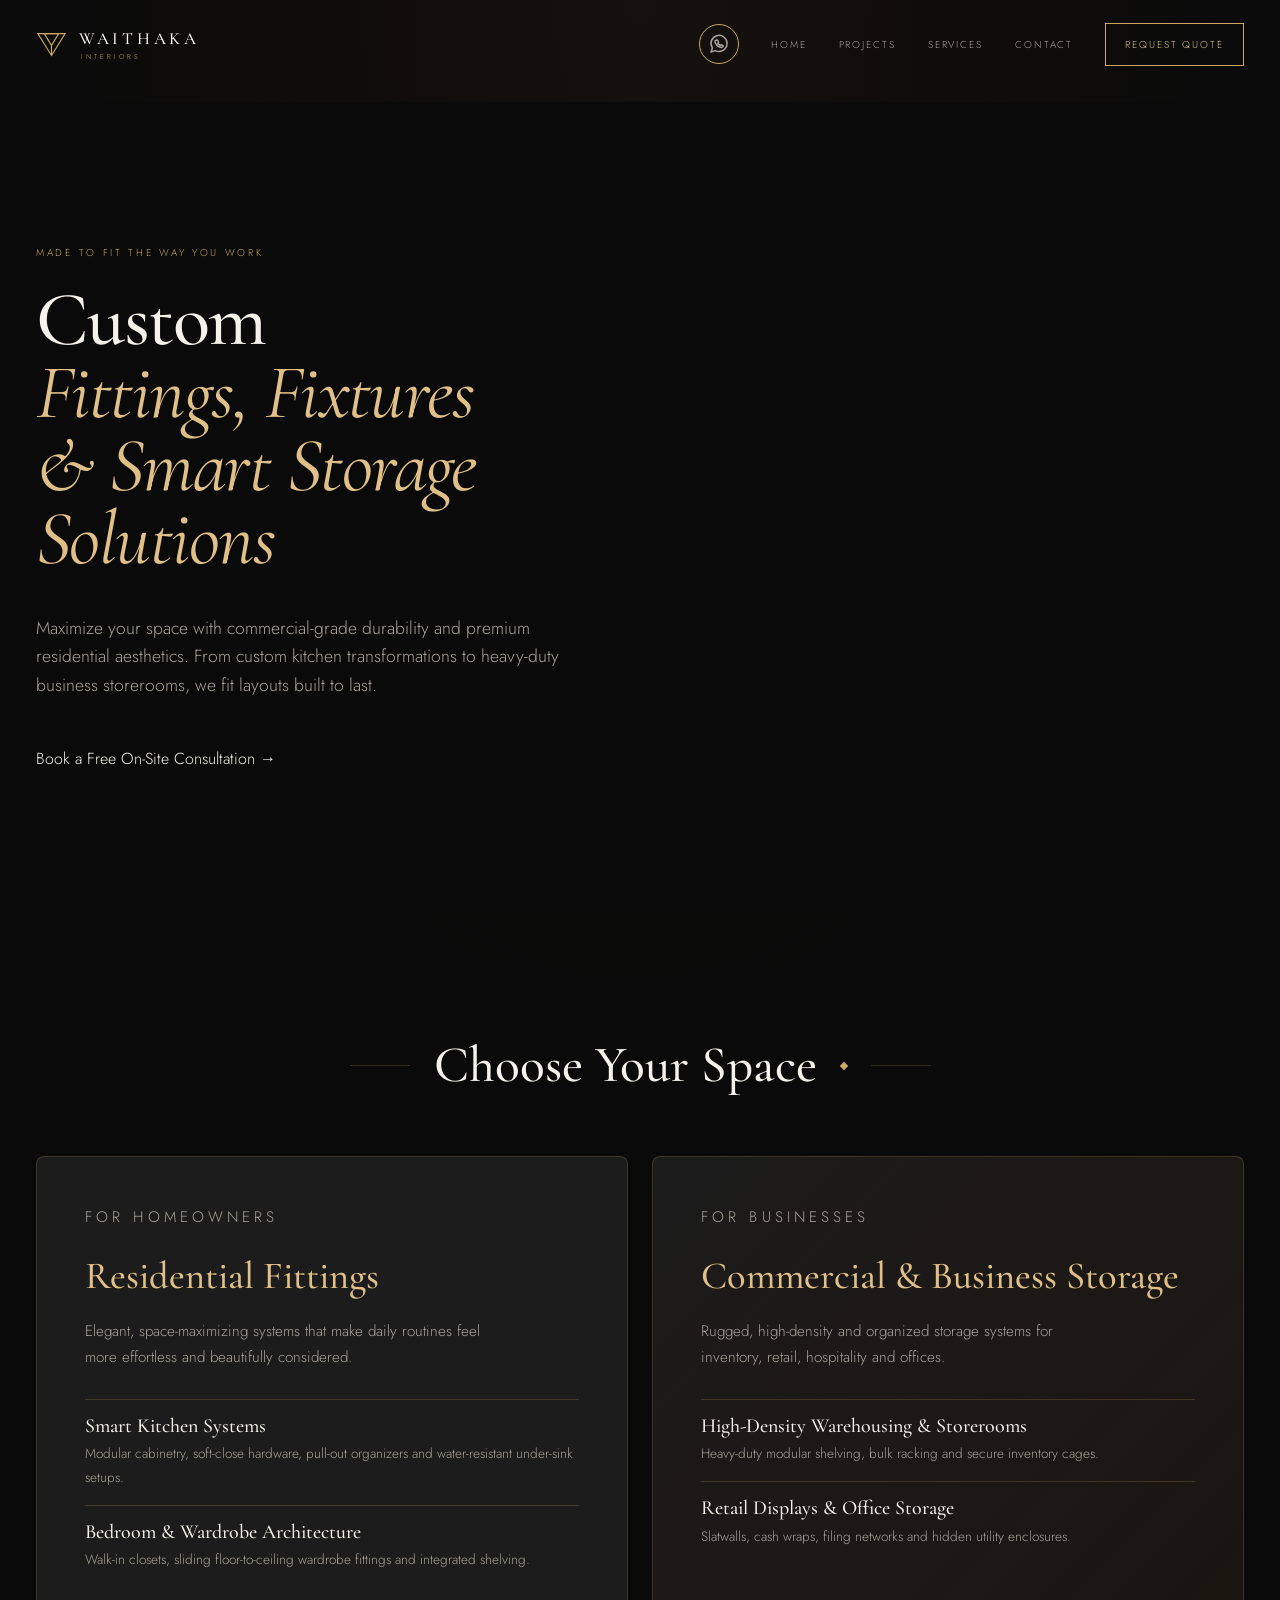
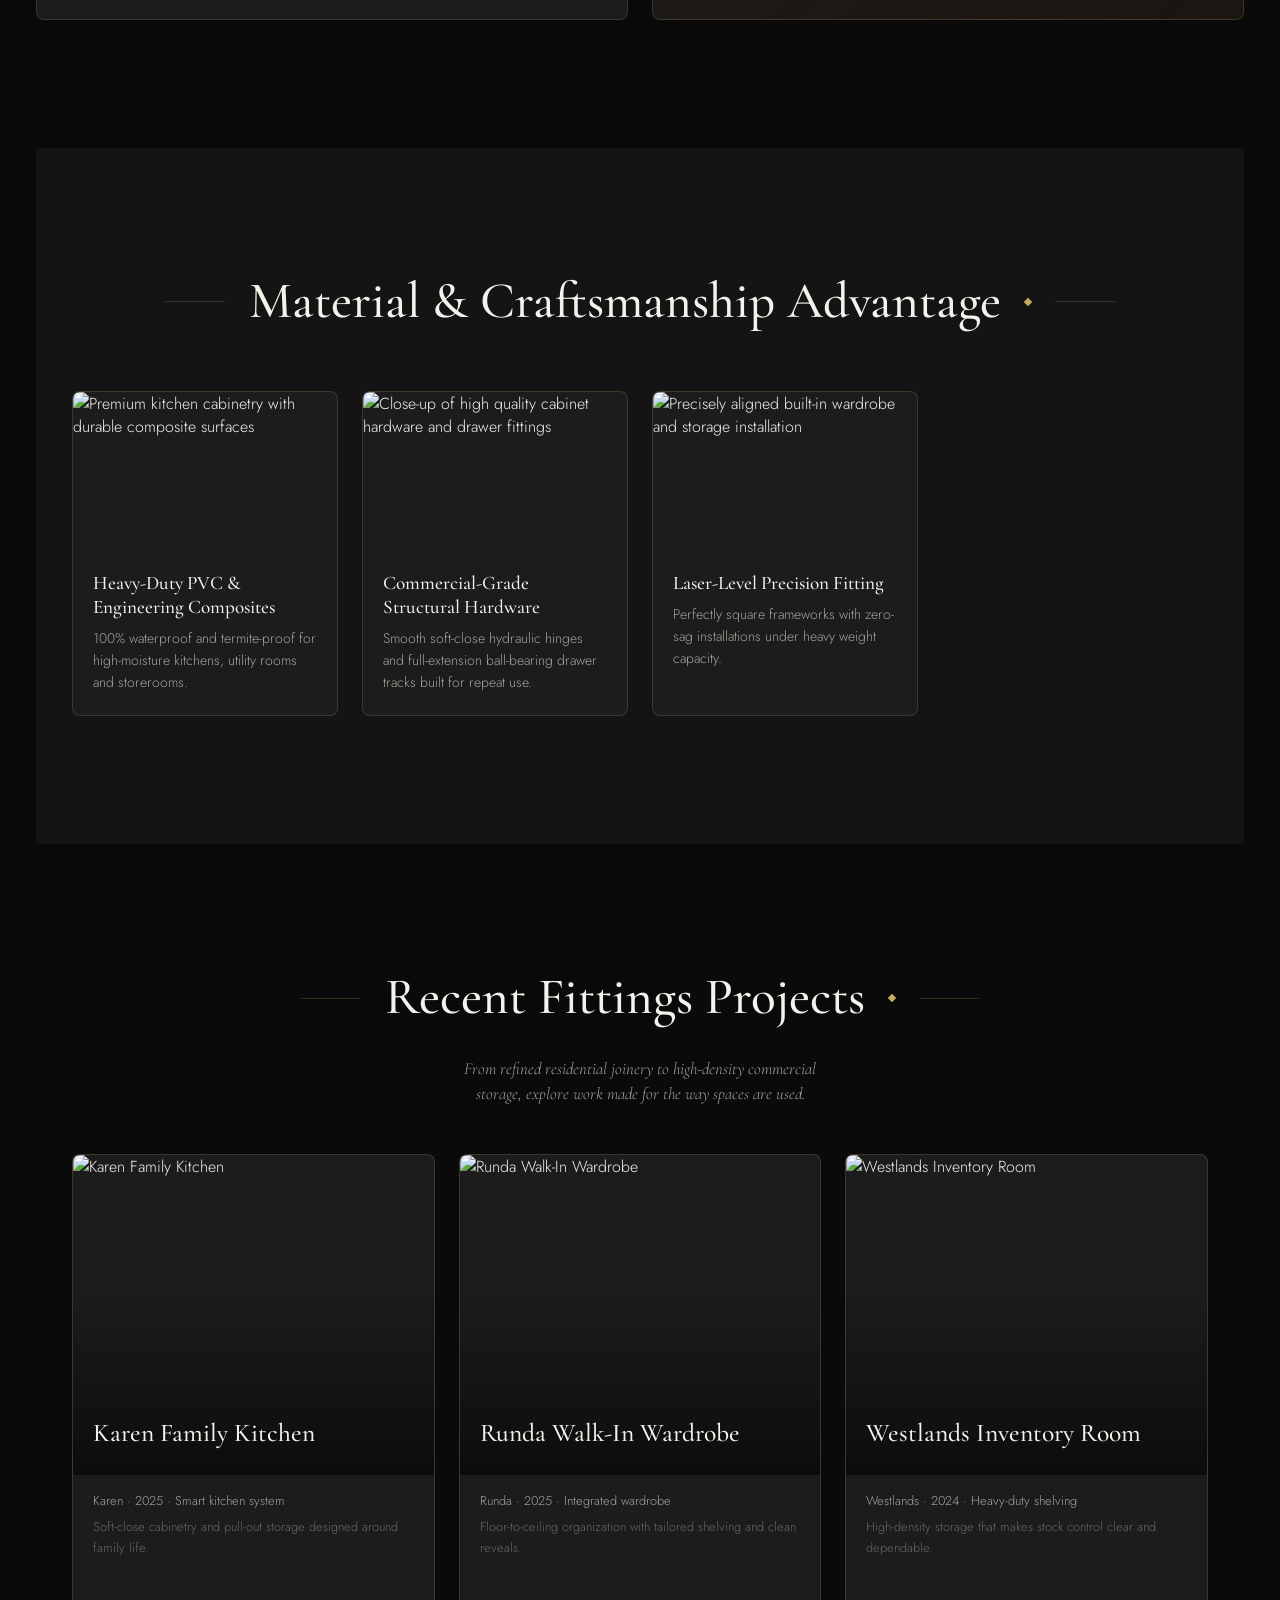
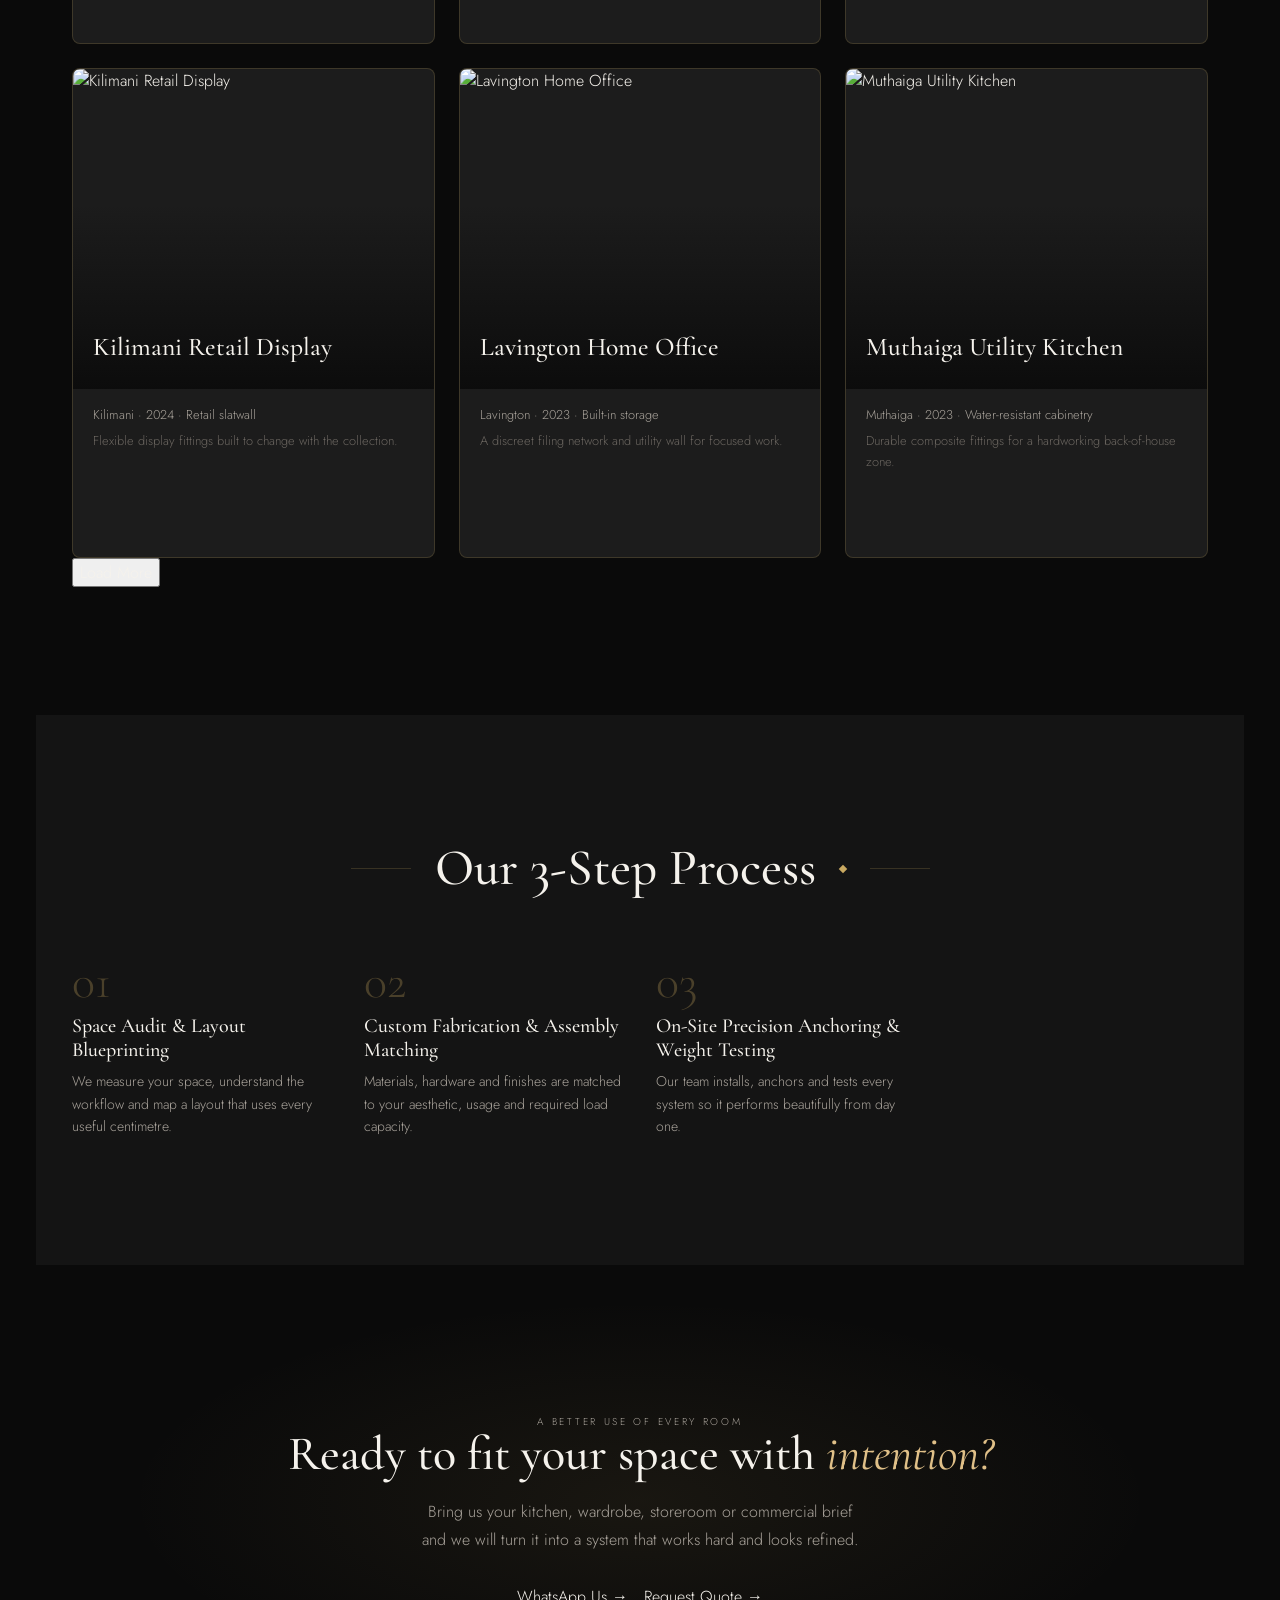
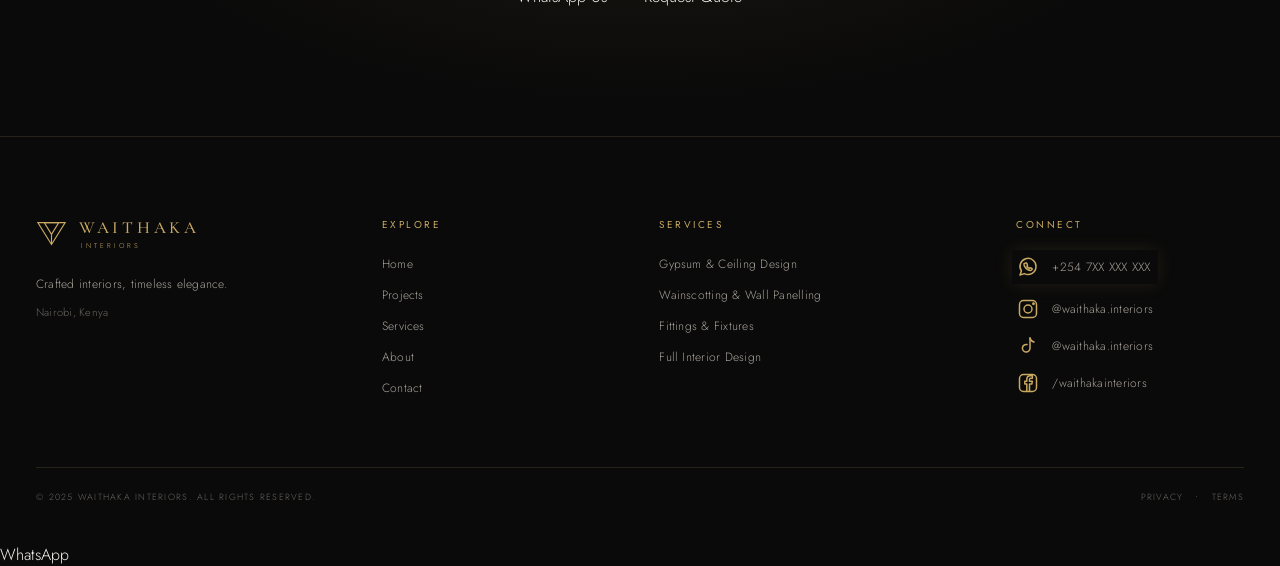
==== services/fittings.html @ 7f068653 "first commit" ====
<!doctype html>
<html lang="en">
<head>
  <meta charset="UTF-8" />
  <meta name="viewport" content="width=device-width, initial-scale=1.0" />
  <meta name="description" content="Custom fittings, fixtures and smart storage solutions by Waithaka Interiors for homes, offices, retail spaces and storerooms." />
  <title>Fittings &amp; Fixtures | Waithaka Interiors</title>
  <link rel="preconnect" href="https://fonts.googleapis.com" />
  <link rel="preconnect" href="https://fonts.gstatic.com" crossorigin />
  <link href="https://fonts.googleapis.com/css2?family=Cormorant+Garamond:ital,wght@0,400;0,500;0,600;1,400;1,500&family=Jost:wght@300;400;500&display=swap" rel="stylesheet" />
  <link rel="stylesheet" href="../style.css" />
  <link rel="stylesheet" href="service.css" />
  <style>
    .service-page .container { width: min(1240px, calc(100% - 72px)); margin-right: auto; margin-left: auto; }
    .service-hub { padding: clamp(5rem, 10vw, 9rem) 0; }
    .hub-grid { display: grid; grid-template-columns: repeat(2, minmax(0, 1fr)); gap: 1.5rem; }
    .hub-card { padding: clamp(1.5rem, 4vw, 3rem); background: var(--bg-card, var(--card)); border: 1px solid var(--divider, var(--line)); border-radius: 8px; }
    .hub-card--commercial { background: linear-gradient(135deg, var(--bg-card, var(--card)), rgba(139, 94, 60, .14)); }
    .hub-card h3 { margin: 0 0 1.5rem; color: var(--gold-light, var(--gold)); font: 500 clamp(1.7rem, 3vw, 2.5rem) / .95 var(--font-serif, 'Cormorant Garamond', serif); }
    .hub-card > p { max-width: 46ch; margin: 0 0 1.75rem; color: var(--text-muted, var(--muted)); font: 300 .95rem / 1.7 var(--font-sans, 'Jost', sans-serif); }
    .hub-list { display: grid; gap: 1rem; margin: 0; padding: 0; list-style: none; }
    .hub-list li { padding-top: 1rem; border-top: 1px solid var(--divider, var(--line)); }
    .hub-list strong { display: block; margin-bottom: .35rem; color: var(--text, #f5f2ec); font: 500 1.25rem / 1 var(--font-serif, 'Cormorant Garamond', serif); }
    .hub-list span { color: var(--text-muted, var(--muted)); font: 300 .85rem / 1.6 var(--font-sans, 'Jost', sans-serif); }
    .fittings-advantage .style-card__image { aspect-ratio: 5 / 3; }
    @media (max-width: 767px) { .service-page .container { width: calc(100% - 40px); } .hub-grid { grid-template-columns: 1fr; } }
  </style>
</head>
<body class="service-page">
  <header class="site-header">
    <nav class="nav-shell" aria-label="Main navigation">
      <a class="brand" href="../index.html#home" aria-label="Waithaka Interiors home"><svg class="brand-mark" viewBox="0 0 34 34" aria-hidden="true"><path d="M2 5h30L17 29 2 5Z"/><path d="M9 5h16L17 18 9 5Z"/><path d="M17 18v11"/></svg><span class="brand-copy"><strong>WAITHAKA</strong><small>INTERIORS</small></span></a>
      <button class="menu-toggle" type="button" aria-label="Open menu" aria-expanded="false"><span></span><span></span></button>
      <div class="nav-links">
        <a class="nav-whatsapp" href="https://wa.me/2547XXXXXXXX" target="_blank" rel="noopener" aria-label="Chat on WhatsApp"><svg viewBox="0 0 24 24" aria-hidden="true"><path d="M20 11.5a8 8 0 0 1-11.7 7.1L4 20l1.4-4.1A8 8 0 1 1 20 11.5Z"/><path d="M9 8.5c.2-.5.5-.5.8-.5h.5c.2 0 .4.1.5.4l.7 1.6c.1.2.1.4-.1.6l-.5.6c.5 1 1.3 1.7 2.3 2.2l.6-.5c.2-.2.4-.2.6-.1l1.5.7c.3.1.4.3.3.6-.2.8-.7 1.3-1.5 1.4-2 .1-4.7-2.1-5.7-3.5-.8-1.2-1.2-2.8-.9-3.5Z"/></svg></a>
        <a href="../index.html#home">Home</a><a href="#projects">Projects</a><a href="#services">Services</a><a href="../index.html#contact">Contact</a><a class="nav-quote" href="../index.html#contact">Request Quote</a>
      </div>
    </nav>
  </header>

  <main>
    <section class="service-hero" style="--service-hero-image: url('https://images.unsplash.com/photo-1556912173-46c336c7fd55?auto=format&fit=crop&w=2200&q=88');">
      <div class="container">
        <p class="eyebrow">Made to fit the way you work</p>
        <h1>Custom <em>Fittings, Fixtures &amp; Smart Storage Solutions</em></h1>
        <div class="gold-divider" aria-hidden="true"><span></span><i></i><span></span></div>
        <p class="lede">Maximize your space with commercial-grade durability and premium residential aesthetics. From custom kitchen transformations to heavy-duty business storerooms, we fit layouts built to last.</p>
        <div class="btn-row"><a class="btn btn--gold" href="https://wa.me/2547XXXXXXXX" target="_blank" rel="noopener">Book a Free On-Site Consultation <span aria-hidden="true">→</span></a></div>
      </div>
    </section>

    <section class="service-hub" id="services">
      <div class="container">
        <div class="section-title"><span></span><h2>Choose Your Space</h2><i aria-hidden="true"></i><span></span></div>
        <div class="hub-grid">
          <article class="hub-card"><p class="eyebrow">For homeowners</p><h3>Residential Fittings</h3><p>Elegant, space-maximizing systems that make daily routines feel more effortless and beautifully considered.</p><ul class="hub-list"><li><strong>Smart Kitchen Systems</strong><span>Modular cabinetry, soft-close hardware, pull-out organizers and water-resistant under-sink setups.</span></li><li><strong>Bedroom &amp; Wardrobe Architecture</strong><span>Walk-in closets, sliding floor-to-ceiling wardrobe fittings and integrated shelving.</span></li></ul></article>
          <article class="hub-card hub-card--commercial"><p class="eyebrow">For businesses</p><h3>Commercial &amp; Business Storage</h3><p>Rugged, high-density and organized storage systems for inventory, retail, hospitality and offices.</p><ul class="hub-list"><li><strong>High-Density Warehousing &amp; Storerooms</strong><span>Heavy-duty modular shelving, bulk racking and secure inventory cages.</span></li><li><strong>Retail Displays &amp; Office Storage</strong><span>Slatwalls, cash wraps, filing networks and hidden utility enclosures.</span></li></ul></article>
        </div>
      </div>
    </section>

    <section class="service-styles section fittings-advantage" id="advantage">
      <div class="container">
        <div class="section-title"><span></span><h2>Material &amp; Craftsmanship Advantage</h2><i aria-hidden="true"></i><span></span></div>
        <div class="styles-grid">
          <article class="style-card"><div class="style-card__image"><img src="https://images.unsplash.com/photo-1556911220-bff31c812dba?auto=format&fit=crop&w=900&q=85" alt="Premium kitchen cabinetry with durable composite surfaces" loading="lazy" /></div><h3>Heavy-Duty PVC &amp; Engineering Composites</h3><p>100% waterproof and termite-proof for high-moisture kitchens, utility rooms and storerooms.</p></article>
          <article class="style-card"><div class="style-card__image"><img src="https://images.unsplash.com/photo-1556912167-f556f1f39fdf?auto=format&fit=crop&w=900&q=85" alt="Close-up of high quality cabinet hardware and drawer fittings" loading="lazy" /></div><h3>Commercial-Grade Structural Hardware</h3><p>Smooth soft-close hydraulic hinges and full-extension ball-bearing drawer tracks built for repeat use.</p></article>
          <article class="style-card"><div class="style-card__image"><img src="https://images.unsplash.com/photo-1558997519-83ea9252edf8?auto=format&fit=crop&w=900&q=85" alt="Precisely aligned built-in wardrobe and storage installation" loading="lazy" /></div><h3>Laser-Level Precision Fitting</h3><p>Perfectly square frameworks with zero-sag installations under heavy weight capacity.</p></article>
        </div>
      </div>
    </section>

    <section class="service-projects section" id="projects">
      <div class="container"><div class="section-title"><span></span><h2>Recent Fittings Projects</h2><i aria-hidden="true"></i><span></span></div><p class="section-sub">From refined residential joinery to high-density commercial storage, explore work made for the way spaces are used.</p><p class="projects-loading" id="projectsLoading">Loading recent projects...</p><div class="projects-grid" id="projectsGrid" aria-live="polite"></div><div class="btn-row"><button class="btn btn--ghost" id="loadMoreBtn" type="button" hidden>Load More</button></div></div>
    </section>

    <section class="service-process section"><div class="container"><div class="section-title"><span></span><h2>Our 3-Step Process</h2><i aria-hidden="true"></i><span></span></div><ol class="process-grid"><li><span class="step-num">01</span><h3>Space Audit &amp; Layout Blueprinting</h3><p>We measure your space, understand the workflow and map a layout that uses every useful centimetre.</p></li><li><span class="step-num">02</span><h3>Custom Fabrication &amp; Assembly Matching</h3><p>Materials, hardware and finishes are matched to your aesthetic, usage and required load capacity.</p></li><li><span class="step-num">03</span><h3>On-Site Precision Anchoring &amp; Weight Testing</h3><p>Our team installs, anchors and tests every system so it performs beautifully from day one.</p></li></ol></div></section>

    <section class="service-cta section"><div class="container"><p class="eyebrow">A better use of every room</p><h2>Ready to fit your space with <em>intention?</em></h2><p>Bring us your kitchen, wardrobe, storeroom or commercial brief and we will turn it into a system that works hard and looks refined.</p><div class="btn-row"><a class="btn btn--gold" href="https://wa.me/2547XXXXXXXX" target="_blank" rel="noopener">WhatsApp Us <span aria-hidden="true">→</span></a><a class="btn btn--ghost" href="../index.html#contact">Request Quote <span aria-hidden="true">→</span></a></div></div></section>
  </main>

  <footer class="site-footer" id="footer"><div class="footer-grid"><div class="footer-brand"><a class="brand footer-brand-link" href="../index.html#home" aria-label="Waithaka Interiors home"><svg class="brand-mark" viewBox="0 0 34 34" aria-hidden="true"><path d="M2 5h30L17 29 2 5Z"/><path d="M9 5h16L17 18 9 5Z"/><path d="M17 18v11"/></svg><span class="brand-copy"><strong>WAITHAKA</strong><small>INTERIORS</small></span></a><p>Crafted interiors, timeless elegance.</p><span>Nairobi, Kenya</span></div><div class="footer-column"><h3>Explore</h3><a href="../index.html#home">Home</a><a href="#projects">Projects</a><a href="#services">Services</a><a href="../index.html#about">About</a><a href="../index.html#contact">Contact</a></div><div class="footer-column"><h3>Services</h3><a href="gypsum.html">Gypsum &amp; Ceiling Design</a><a href="wainscotting.html">Wainscotting &amp; Wall Panelling</a><a href="fittings.html">Fittings &amp; Fixtures</a><a href="full-interior-design.html">Full Interior Design</a></div><div class="footer-column footer-connect"><h3>Connect</h3><a class="social-link whatsapp-link" href="https://wa.me/2547XXXXXXXX" target="_blank" rel="noopener"><svg viewBox="0 0 24 24" aria-hidden="true"><path d="M20 11.5a8 8 0 0 1-11.7 7.1L4 20l1.4-4.1A8 8 0 1 1 20 11.5Z"/><path d="M9 8.5c.2-.5.5-.5.8-.5h.5c.2 0 .4.1.5.4l.7 1.6c.1.2.1.4-.1.6l-.5.6c.5 1 1.3 1.7 2.3 2.2l.6-.5c.2-.2.4-.2.6-.1l1.5.7c.3.1.4.3.3.6-.2.8-.7 1.3-1.5 1.4-2 .1-4.7-2.1-5.7-3.5-.8-1.2-1.2-2.8-.9-3.5Z"/></svg><span>+254 7XX XXX XXX</span></a><a class="social-link" href="https://instagram.com/waithaka.interiors" target="_blank" rel="noopener"><svg viewBox="0 0 24 24" aria-hidden="true"><rect x="3.5" y="3.5" width="17" height="17" rx="4"/><circle cx="12" cy="12" r="4"/><circle cx="17.5" cy="6.7" r=".7"/></svg><span>@waithaka.interiors</span></a><a class="social-link" href="https://tiktok.com/@waithaka.interiors" target="_blank" rel="noopener"><svg viewBox="0 0 24 24" aria-hidden="true"><path d="M14 4v10.2a3.8 3.8 0 1 1-3-3.7"/><path d="M14 4c.5 2.2 1.8 3.5 4 4"/></svg><span>@waithaka.interiors</span></a><a class="social-link" href="https://facebook.com/waithakainteriors" target="_blank" rel="noopener"><svg viewBox="0 0 24 24" aria-hidden="true"><rect x="3.5" y="3.5" width="17" height="17" rx="4"/><path d="M13.5 20v-7h2.4l.4-2.7h-2.8V8.6c0-.8.2-1.4 1.4-1.4h1.5V4.8c-.3 0-1.1-.1-2.1-.1-2.1 0-3.5 1.3-3.5 3.6v2h-2v2.7h2v7"/></svg><span>/waithakainteriors</span></a></div></div><div class="footer-bottom"><span>© 2025 Waithaka Interiors. All rights reserved.</span><div><a href="#footer">Privacy</a><i>•</i><a href="#footer">Terms</a></div></div></footer>
  <a class="whatsapp-bubble" href="https://wa.me/2547XXXXXXXX" target="_blank" rel="noopener" aria-label="Chat with Waithaka Interiors on WhatsApp">WhatsApp</a>

  <div class="lightbox" id="lightbox" role="dialog" aria-modal="true" aria-label="Project image viewer" aria-hidden="true"><button class="lightbox__close" id="lightboxClose" type="button" aria-label="Close image viewer">×</button><button class="lightbox__nav lightbox__nav--prev" id="lightboxPrev" type="button" aria-label="Previous project">←</button><figure class="lightbox__figure"><img class="lightbox__img" id="lightboxImage" alt="" /><figcaption class="lightbox__caption" id="lightboxCaption"></figcaption></figure><button class="lightbox__nav lightbox__nav--next" id="lightboxNext" type="button" aria-label="Next project">→</button></div>

  <!-- Service-page classes not yet in the original style.css are provided by service.css. -->
  <script>
    const header = document.querySelector('.site-header');
    const menuToggle = document.querySelector('.menu-toggle');
    const navLinks = document.querySelector('.nav-links');
    const projectsGrid = document.querySelector('#projectsGrid');
    const projectsLoading = document.querySelector('#projectsLoading');
    const loadMoreButton = document.querySelector('#loadMoreBtn');
    const lightbox = document.querySelector('#lightbox');
    const lightboxImage = document.querySelector('#lightboxImage');
    const lightboxCaption = document.querySelector('#lightboxCaption');
    const pageSize = 6;
    let projects = [];
    let visibleCount = 0;
    let activeProject = 0;
    const updateHeader = () => header.classList.toggle('scrolled', window.scrollY > 24);
    window.addEventListener('scroll', updateHeader, { passive: true });
    updateHeader();
    menuToggle.addEventListener('click', () => { const open = navLinks.classList.toggle('open'); menuToggle.classList.toggle('active', open); menuToggle.setAttribute('aria-expanded', String(open)); menuToggle.setAttribute('aria-label', open ? 'Close menu' : 'Open menu'); });
    document.querySelectorAll('.nav-links a').forEach((link) => link.addEventListener('click', () => { navLinks.classList.remove('open'); menuToggle.classList.remove('active'); menuToggle.setAttribute('aria-expanded', 'false'); }));
    const openLightbox = (index) => { activeProject = index; const project = projects[activeProject]; lightboxImage.src = project.image; lightboxImage.alt = project.title; lightboxCaption.textContent = `${project.title} — ${project.location} · ${project.year} · ${project.style}`; lightbox.classList.add('is-open'); lightbox.setAttribute('aria-hidden', 'false'); document.body.style.overflow = 'hidden'; document.querySelector('#lightboxClose').focus(); };
    const closeLightbox = () => { lightbox.classList.remove('is-open'); lightbox.setAttribute('aria-hidden', 'true'); document.body.style.overflow = ''; };
    const renderProjects = () => { projects.slice(visibleCount, visibleCount + pageSize).forEach((project, index) => { const projectIndex = visibleCount + index; const card = document.createElement('article'); card.className = 'project-card'; card.tabIndex = 0; card.setAttribute('role', 'button'); card.setAttribute('aria-label', `View ${project.title}`); card.innerHTML = `<div class="project-card__media"><img src="${project.image}" alt="${project.title}" loading="lazy"><h3>${project.title}</h3></div><div class="project-card__meta"><span>${project.location} · ${project.year} · ${project.style}</span><span class="caption">${project.caption}</span></div>`; card.addEventListener('click', () => openLightbox(projectIndex)); card.addEventListener('keydown', (event) => { if (event.key === 'Enter' || event.key === ' ') { event.preventDefault(); openLightbox(projectIndex); } }); projectsGrid.append(card); }); visibleCount += Math.min(pageSize, projects.length - visibleCount); loadMoreButton.hidden = visibleCount >= projects.length; };
    const moveLightbox = (direction) => openLightbox((activeProject + direction + projects.length) % projects.length);
    document.querySelector('#lightboxClose').addEventListener('click', closeLightbox); document.querySelector('#lightboxPrev').addEventListener('click', () => moveLightbox(-1)); document.querySelector('#lightboxNext').addEventListener('click', () => moveLightbox(1)); lightbox.addEventListener('click', (event) => { if (event.target === lightbox) closeLightbox(); }); document.addEventListener('keydown', (event) => { if (!lightbox.classList.contains('is-open')) return; if (event.key === 'Escape') closeLightbox(); if (event.key === 'ArrowLeft') moveLightbox(-1); if (event.key === 'ArrowRight') moveLightbox(1); }); loadMoreButton.addEventListener('click', renderProjects);
    fetch('fittings-projects.json').then((response) => { if (!response.ok) throw new Error('Project data unavailable'); return response.json(); }).then((data) => { projects = data; projectsLoading.hidden = true; renderProjects(); }).catch(() => { projectsLoading.textContent = 'Project gallery unavailable. Please try again shortly.'; });
  </script>
</body>
</html>
---- style.css ----
:root {
  --bg: #0a0a0a;
  --surface: #141414;
  --card: #1c1c1c;
  --gold: #c9a961;
  --gold-light: #e0c088;
  --gold-deep: #8a6d3a;
  --earth: #8b5e3c;
  --text: #f5f2ec;
  --muted: #a8a29a;
  --dim: #6b6660;
  --line: rgba(201, 169, 97, .2);
}

* { box-sizing: border-box; }
html { scroll-behavior: smooth; }
body { margin: 0; background: var(--bg); color: var(--text); font-family: 'Jost', sans-serif; font-weight: 300; }
a { color: inherit; text-decoration: none; }
button { color: inherit; font: inherit; }
.site-header { position: fixed; inset: 0 0 auto; z-index: 20; transition: background .4s, border-color .4s; border-bottom: 1px solid transparent; }
.site-header.scrolled { background: rgba(10, 10, 10, .88); backdrop-filter: blur(12px); border-color: var(--line); }
.nav-shell { width: min(1240px, calc(100% - 72px)); height: 88px; margin: auto; display: flex; align-items: center; justify-content: space-between; gap: 2rem; }
.brand { display: flex; align-items: center; gap: 12px; flex-shrink: 0; }
.brand-mark { width: 31px; height: 31px; fill: none; stroke: var(--gold); stroke-width: 1.25; }
.brand-copy { display: flex; flex-direction: column; line-height: 1; gap: 5px; }
.brand-copy strong { font: 500 17px 'Cormorant Garamond', serif; letter-spacing: .22em; }
.brand-copy small { color: var(--gold); font-size: 7px; letter-spacing: .42em; padding-left: 2px; }
.nav-links { display: flex; align-items: center; gap: 2rem; font-size: 10px; letter-spacing: .19em; text-transform: uppercase; }
.nav-links > a:not(.nav-quote) { color: var(--muted); transition: color .25s; }
.nav-links > a:not(.nav-quote):hover { color: var(--gold-light); }
.nav-quote { padding: 13px 19px; border: 1px solid var(--gold); color: var(--gold-light); transition: .25s; }
.nav-quote:hover { background: var(--gold); color: var(--bg); }
.menu-toggle { display: none; background: none; border: 0; width: 38px; padding: 9px 0; cursor: pointer; }
.menu-toggle span { display: block; width: 27px; height: 1px; background: var(--gold); margin: 6px 0; transition: .3s; }
.hero { min-height: 100vh; position: relative; display: flex; align-items: center; overflow: hidden; background: linear-gradient(90deg, rgba(10,10,10,.93) 0%, rgba(10,10,10,.59) 47%, rgba(10,10,10,.35)), url('https://images.unsplash.com/photo-1618221195710-dd6b41faaea6?auto=format&fit=crop&w=2200&q=85') center/cover; }
.hero::after { content: ''; position: absolute; inset: 0; background: linear-gradient(0deg, rgba(10,10,10,.62), transparent 35%, rgba(10,10,10,.14)); pointer-events: none; }
.hero-content { position: relative; z-index: 1; width: min(1240px, calc(100% - 72px)); margin: 40px auto 0; }
.eyebrow { color: var(--gold); font-size: 10px; letter-spacing: .27em; text-transform: uppercase; margin: 0 0 24px; }
.hero h1 { font: 500 clamp(60px, 7.6vw, 112px)/.86 'Cormorant Garamond', serif; letter-spacing: -.03em; max-width: 790px; margin: 0; }
em { color: var(--gold-light); font-weight: 400; }
.ornament { width: 268px; display: flex; align-items: center; gap: 12px; margin: 38px 0 24px; }
.ornament span { height: 1px; background: var(--gold); flex: 1; opacity: .75; }
.ornament i { width: 8px; height: 8px; background: var(--gold); transform: rotate(45deg); }
.hero-subline { color: var(--text); font-size: 11px; letter-spacing: .19em; text-transform: uppercase; margin: 0; }
.hero-subline b { color: var(--gold); font-weight: 400; padding: 0 8px; }
.hero-actions { display: flex; gap: 27px; align-items: center; margin-top: 38px; }
.button { display: inline-flex; align-items: center; gap: 27px; font-size: 10px; letter-spacing: .16em; text-transform: uppercase; transition: .3s; }
.button-gold { padding: 17px 21px; background: var(--gold); color: var(--bg); }
.button-gold:hover { background: var(--gold-light); box-shadow: 0 0 28px rgba(201,169,97,.25); transform: translateY(-2px); }
.button span { font-size: 19px; line-height: 0; }
.tour-button { border: 0; background: none; display: flex; align-items: center; gap: 12px; font-size: 10px; letter-spacing: .16em; text-transform: uppercase; cursor: pointer; }
.play-icon { display: grid; place-items: center; width: 35px; height: 35px; border: 1px solid var(--gold); border-radius: 50%; color: var(--gold); font-size: 10px; padding-left: 2px; transition: .3s; }
.tour-button:hover .play-icon { background: var(--gold); color: var(--bg); }
.hero-scroll { position: absolute; z-index: 2; bottom: 36px; left: 36px; display: flex; align-items: center; gap: 14px; color: var(--muted); font-size: 9px; letter-spacing: .22em; text-transform: uppercase; transform: rotate(-90deg); transform-origin: left center; }
.hero-scroll i { display: block; width: 50px; height: 1px; background: var(--gold); }
.hero-index { position: absolute; z-index: 2; right: 36px; bottom: 40px; color: var(--gold); font: 18px 'Cormorant Garamond', serif; letter-spacing: .08em; }.hero-index span { color: var(--dim); padding: 0 8px; }
.section { width: min(1240px, calc(100% - 72px)); margin: auto; padding: 138px 0; }.services-section { padding-bottom: 148px; }.projects-section { padding-top: 112px; }
.section-heading { display: grid; grid-template-columns: 1fr auto 1fr; align-items: center; gap: 30px; margin-bottom: 66px; text-align: center; }.section-heading .eyebrow { margin-bottom: 14px; font-size: 9px; }.section-heading h2, .cta-section h2 { font: 500 clamp(44px, 5vw, 70px)/.9 'Cormorant Garamond', serif; margin: 0; letter-spacing: -.02em; }.flourish { height: 1px; background: linear-gradient(90deg, transparent, var(--line)); }.flourish:last-child { background: linear-gradient(90deg, var(--line), transparent); }
.services-grid { display: grid; grid-template-columns: repeat(4, 1fr); gap: 14px; }.service-card { min-height: 330px; position: relative; background: var(--card); border: 1px solid rgba(201,169,97,.15); border-radius: 8px; padding: 31px 28px 26px; transition: .35s; }.service-card:hover { border-color: rgba(201,169,97,.48); transform: translateY(-7px); box-shadow: 0 18px 30px rgba(0,0,0,.2); }.service-number { position: absolute; right: 27px; top: 29px; color: var(--dim); font-size: 10px; letter-spacing: .15em; }.service-card svg { width: 52px; height: 52px; fill: none; stroke: var(--gold); stroke-width: 1.35; stroke-linecap: round; stroke-linejoin: round; margin: 18px 0 33px; }.service-card h3 { font: 500 25px/1 'Cormorant Garamond', serif; margin: 0 0 14px; max-width: 190px; }.service-card p { color: var(--muted); font-size: 12px; line-height: 1.5; margin: 0; max-width: 190px; }.service-card a { position: absolute; bottom: 26px; color: var(--gold); font-size: 9px; letter-spacing: .2em; text-transform: uppercase; }.service-card a span { font-size: 16px; margin-left: 8px; }
.projects-grid { display: grid; grid-template-columns: 1.05fr 1fr 1fr; gap: 16px; }.project-card { height: 490px; position: relative; overflow: hidden; background: var(--card); }.project-image { position: absolute; inset: 0; background-position: center; background-size: cover; transition: transform .8s cubic-bezier(.2,.7,.2,1); }.project-one .project-image { background-image: linear-gradient(0deg, rgba(10,10,10,.9), transparent 62%), url('https://images.unsplash.com/photo-1616486338812-3dadae4b4ace?auto=format&fit=crop&w=1200&q=85'); }.project-two .project-image { background-image: linear-gradient(0deg, rgba(10,10,10,.9), transparent 62%), url('https://images.unsplash.com/photo-1497366754035-f200968a6e72?auto=format&fit=crop&w=1200&q=85'); }.project-three .project-image { background-image: linear-gradient(0deg, rgba(10,10,10,.9), transparent 62%), url('https://images.unsplash.com/photo-1618220179428-22790b461013?auto=format&fit=crop&w=1200&q=85'); }.project-card:hover .project-image { transform: scale(1.06); }.project-meta { position: absolute; left: 29px; right: 25px; bottom: 27px; }.project-meta p { color: var(--gold); font-size: 9px; letter-spacing: .18em; text-transform: uppercase; margin: 0 0 12px; }.project-meta h3 { font: 500 31px/1 'Cormorant Garamond', serif; margin: 0 0 12px; }.project-meta span { color: var(--muted); font-size: 11px; letter-spacing: .06em; padding-bottom: 9px; position: relative; }.project-meta span::after { content: ''; position: absolute; left: 0; bottom: 0; width: 0; height: 1px; background: var(--gold); transition: width .4s; }.project-card:hover .project-meta span::after { width: calc(100% - 21px); }.project-meta b { color: var(--gold); font-size: 16px; margin-left: 8px; font-weight: 300; }
.stats-section { min-height: 190px; display: flex; justify-content: center; border-top: 1px solid var(--line); border-bottom: 1px solid var(--line); background: var(--surface); }.stat { width: 270px; padding: 39px 35px; display: grid; grid-template-columns: 32px 1fr; grid-template-rows: auto auto; column-gap: 15px; }.stat + .stat { border-left: 1px solid var(--line); }.stat svg { grid-row: 1 / 3; width: 27px; height: 27px; fill: none; stroke: var(--gold); stroke-width: 1.2; stroke-linejoin: round; margin-top: 5px; }.stat strong { color: var(--gold-light); font: 500 43px/.85 'Cormorant Garamond', serif; }.stat strong span { font-size: 25px; }.stat p { color: var(--muted); font-size: 9px; letter-spacing: .15em; text-transform: uppercase; margin: 9px 0 0; }
.cta-section { min-height: 630px; display: flex; flex-direction: column; align-items: center; justify-content: center; text-align: center; padding: 100px 24px; background: radial-gradient(ellipse at center, rgba(139,94,60,.13), transparent 53%); }.cta-section .eyebrow { margin-bottom: 29px; }.cta-section h2 { font-size: clamp(60px, 8vw, 108px); }.cta-copy { max-width: 390px; color: var(--muted); font-size: 13px; line-height: 1.7; margin: 27px 0 34px; }.button-large { padding: 20px 27px; box-shadow: 0 0 35px rgba(201,169,97,.1); }.cta-signoff { color: var(--gold); font: italic 400 24px 'Cormorant Garamond', serif; margin: 59px 0 0; }
footer { width: min(1240px, calc(100% - 72px)); margin: auto; min-height: 82px; border-top: 1px solid var(--line); display: flex; align-items: center; justify-content: space-between; color: var(--dim); font-size: 9px; letter-spacing: .14em; text-transform: uppercase; }footer a { color: var(--gold); }.tour-modal { position: fixed; z-index: 40; inset: 0; display: grid; place-items: center; background: rgba(5,5,5,.93); backdrop-filter: blur(8px); padding: 30px; }.modal-content { width: min(760px, 100%); text-align: center; }.modal-content h2 { font: 500 72px/.8 'Cormorant Garamond', serif; margin: 0 0 35px; }.modal-content .eyebrow { margin-bottom: 20px; }.tour-frame { height: 320px; display: grid; place-items: center; border: 1px solid var(--line); background: linear-gradient(rgba(10,10,10,.45), rgba(10,10,10,.8)), url('https://images.unsplash.com/photo-1600607687939-ce8a6c25118c?auto=format&fit=crop&w=1400&q=80') center/cover; color: var(--gold-light); font: italic 25px 'Cormorant Garamond', serif; }.tour-frame i { color: var(--gold); font-style: normal; font-size: 29px; }.modal-close { position: absolute; top: 25px; right: 35px; border: 0; background: none; color: var(--gold); font-size: 36px; line-height: 1; cursor: pointer; font-weight: 200; }
.reveal { opacity: 0; transform: translateY(22px); transition: opacity .8s ease, transform .8s ease; }.reveal.visible { opacity: 1; transform: none; }.services-grid .reveal:nth-child(2), .projects-grid .reveal:nth-child(2) { transition-delay: .1s; }.services-grid .reveal:nth-child(3), .projects-grid .reveal:nth-child(3) { transition-delay: .2s; }.services-grid .reveal:nth-child(4) { transition-delay: .3s; }
@media (max-width: 900px) { .nav-shell, .hero-content, .section, footer { width: min(100% - 48px, 700px); }.nav-links { gap: 1.1rem; }.services-grid { grid-template-columns: repeat(2, 1fr); }.projects-grid { grid-template-columns: repeat(2, 1fr); }.project-card:last-child { grid-column: span 2; height: 390px; }.hero h1 { font-size: clamp(62px, 10vw, 90px); }.stat { width: 220px; padding-left: 22px; padding-right: 22px; } }
@media (max-width: 767px) { .site-header { background: rgba(10,10,10,.76); }.nav-shell { height: 74px; width: calc(100% - 40px); }.menu-toggle { display: block; }.nav-links { position: fixed; inset: 74px 0 0; background: rgba(10,10,10,.97); backdrop-filter: blur(16px); flex-direction: column; justify-content: center; gap: 27px; transform: translateX(100%); transition: transform .4s; }.nav-links.open { transform: translateX(0); }.nav-links > a:not(.nav-quote) { font: 400 26px 'Cormorant Garamond', serif; letter-spacing: .07em; color: var(--text); }.nav-quote { margin-top: 10px; }.menu-toggle.active span:first-child { transform: translateY(3px) rotate(45deg); }.menu-toggle.active span:last-child { transform: translateY(-4px) rotate(-45deg); }.hero { min-height: 760px; background-position: 60% center; }.hero-content { width: calc(100% - 40px); margin-top: 70px; }.hero h1 { font-size: clamp(55px, 16vw, 82px); }.hero-subline { font-size: 9px; letter-spacing: .12em; line-height: 2; max-width: 270px; }.hero-subline b { padding: 0 4px; }.ornament { margin: 30px 0 20px; width: 185px; }.hero-actions { align-items: flex-start; flex-direction: column; gap: 20px; }.hero-scroll { left: 16px; bottom: 31px; }.hero-index { right: 20px; bottom: 35px; }.section { width: calc(100% - 40px); padding: 90px 0; }.section-heading { grid-template-columns: 34px 1fr 34px; gap: 14px; margin-bottom: 43px; }.section-heading h2 { font-size: 48px; }.section-heading .eyebrow { white-space: nowrap; font-size: 7px; }.services-grid, .projects-grid { grid-template-columns: 1fr; gap: 12px; }.service-card { min-height: 290px; }.project-card, .project-card:last-child { grid-column: auto; height: 430px; }.stats-section { min-height: 0; display: grid; grid-template-columns: repeat(3, 1fr); }.stat { width: auto; display: block; padding: 30px 12px; text-align: center; }.stat + .stat { border-left: 1px solid var(--line); }.stat svg { margin: 0 auto 12px; display: block; }.stat strong { display: block; font-size: 36px; }.stat p { font-size: 7px; letter-spacing: .1em; line-height: 1.4; }.cta-section { min-height: 580px; padding: 80px 20px; }.cta-section h2 { font-size: 68px; }.cta-copy { font-size: 12px; }.cta-signoff { font-size: 21px; margin-top: 47px; }footer { width: calc(100% - 40px); font-size: 7px; gap: 15px; }footer span:nth-child(2) { display: none; }.modal-content h2 { font-size: 58px; }.tour-frame { height: 240px; }.modal-close { right: 20px; } }
.tour-modal[hidden] { display: none; }

.nav-whatsapp { width: 40px; height: 40px; display: grid; place-items: center; border: 1px solid var(--gold); border-radius: 50%; color: var(--gold); transition: .25s; }
.nav-whatsapp svg { width: 24px; height: 24px; fill: none; stroke: currentColor; stroke-width: 1.5; stroke-linecap: round; stroke-linejoin: round; }
.nav-whatsapp:hover { background: var(--gold); color: var(--bg); }
.site-footer { width: 100%; max-width: none; min-height: 0; margin: 0; padding: 80px max(36px, calc((100% - 1240px) / 2)) 40px; display: block; border-top: 1px solid rgba(201, 169, 97, .15); background: var(--bg); color: var(--muted); font-size: 12px; letter-spacing: .02em; text-transform: none; }
.footer-grid { display: grid; grid-template-columns: 1.3fr 1fr 1.35fr 1fr; gap: 50px; padding-bottom: 70px; }
.footer-brand-link { margin-bottom: 25px; }
.footer-brand p { margin: 0 0 10px; color: var(--muted); font-size: 12px; }
.footer-brand > span { color: var(--dim); font-size: 11px; }
.footer-column { display: flex; flex-direction: column; align-items: flex-start; gap: 13px; }
.footer-column h3 { margin: 0 0 10px; color: var(--gold); font-size: 10px; font-weight: 400; letter-spacing: .25em; text-transform: uppercase; }
.footer-column > a { color: var(--muted); font-size: 12px; transition: color .25s, transform .25s; }
.footer-column > a:hover { color: var(--gold-light); }
.social-link { display: flex; align-items: center; gap: 12px; }
.social-link svg { width: 24px; height: 24px; flex: 0 0 24px; fill: none; stroke: var(--gold); stroke-width: 1.5; stroke-linecap: round; stroke-linejoin: round; transition: filter .25s; }
.social-link:hover { transform: translateX(4px); }
.social-link:hover svg { filter: drop-shadow(0 0 5px rgba(201, 169, 97, .35)); }
.whatsapp-link { padding: 5px 8px 5px 4px; margin: -5px 0 0 -4px; box-shadow: 0 0 18px rgba(201, 169, 97, .12); }
.footer-bottom { display: flex; justify-content: space-between; align-items: center; gap: 20px; padding-top: 22px; border-top: 1px solid rgba(201, 169, 97, .15); color: var(--dim); font-size: 9px; letter-spacing: .14em; text-transform: uppercase; }
.footer-bottom div { display: flex; align-items: center; gap: 12px; }.footer-bottom a { color: var(--dim); }.footer-bottom a:hover { color: var(--gold); }.footer-bottom i { color: var(--gold); font-style: normal; }

@media (max-width: 900px) {
  .site-footer { padding-left: 24px; padding-right: 24px; }
  .footer-grid { grid-template-columns: repeat(2, 1fr); row-gap: 55px; }
}

@media (max-width: 767px) {
  .nav-links { align-items: center; padding: 35px 20px; }
  .nav-links .nav-whatsapp { order: -1; margin-bottom: 5px; }
  .site-footer { padding: 65px 20px 30px; text-align: center; }
  .footer-grid { grid-template-columns: 1fr; gap: 47px; padding-bottom: 55px; }
  .footer-brand, .footer-column { align-items: center; }
  .footer-brand-link { margin-bottom: 20px; }
  .footer-connect { width: 100%; }
  .social-link { flex-direction: column; gap: 6px; }
  .social-link:hover { transform: translateY(-2px); }
  .whatsapp-link { padding: 7px 13px; margin: -7px 0 2px; }
  .footer-bottom { flex-direction: column; gap: 15px; padding-top: 20px; line-height: 1.6; }
}
---- services/service.css ----
/*
  service.css
  Purpose: section-level styles for all Waithaka Interiors service pages.
  Load order: style.css -> service.css

  INHERITED FROM style.css - DO NOT REDEFINE
  Tokens assumed by the service pages:
    --bg-primary, --bg-secondary, --bg-card
    --gold, --gold-light, --gold-deep, --earth
    --text, --text-muted, --text-dim, --divider
    --font-serif, --font-sans
  Shared components assumed:
    .nav, .nav__logo, .nav__links, .nav__cta
    .btn, .btn--gold, .btn--ghost, .container
    .eyebrow, .gold-divider, .footer, .footer__*
    .whatsapp-bubble

  Note: the current main stylesheet uses --bg, --surface, --card, --text,
  --muted, --dim, --line, and font family literals. Reconcile those names
  with the contract above in style.css when the service pages are integrated.
*/

/* 1. Service page */
.service-page {
  min-height: 100%;
  padding-top: clamp(5rem, 8vw, 7rem);
  background:
    radial-gradient(ellipse 70% 30% at 50% 0%, rgba(139, 94, 60, 0.08), transparent 70%),
    var(--bg-primary, var(--bg));
}

/* 2. Service hero */
.service-hero {
  position: relative;
  isolation: isolate;
  min-height: 90vh;
  display: flex;
  align-items: center;
  overflow: hidden;
  background-color: var(--bg-primary, var(--bg));
  background-image: var(--service-hero-image, none);
  background-position: center;
  background-size: cover;
}

.service-hero::before {
  position: absolute;
  z-index: -1;
  inset: 0;
  content: "";
  background:
    linear-gradient(90deg, rgba(10, 10, 10, 0.84) 0%, rgba(10, 10, 10, 0.58) 48%, rgba(10, 10, 10, 0.28) 100%),
    linear-gradient(0deg, rgba(10, 10, 10, 0.72) 0%, rgba(10, 10, 10, 0.12) 62%, rgba(10, 10, 10, 0.3) 100%);
}

.service-hero .container {
  width: 100%;
  padding-top: clamp(3rem, 8vw, 7rem);
  padding-bottom: clamp(3rem, 8vw, 7rem);
}

.service-hero h1 {
  max-width: 12ch;
  margin: 0;
  color: var(--text, #f5f2ec);
  font-family: var(--font-serif, 'Cormorant Garamond', serif);
  font-size: clamp(2.5rem, 6vw, 5rem);
  font-weight: 500;
  line-height: 0.95;
  letter-spacing: -0.02em;
}

.service-hero h1 em,
.service-intro h2 em,
.service-cta h2 em {
  color: var(--gold-light, var(--gold));
  font-style: italic;
  font-weight: 400;
}

.service-hero .gold-divider {
  width: min(100%, 17rem);
  margin: clamp(1.5rem, 3vw, 2.5rem) 0;
}

.service-hero .lede {
  max-width: 55ch;
  margin: 0;
  color: var(--text-muted, var(--muted));
  font-family: var(--font-sans, 'Jost', sans-serif);
  font-size: clamp(0.95rem, 1.5vw, 1.1rem);
  line-height: 1.6;
}

.btn-row {
  display: flex;
  flex-wrap: wrap;
  align-items: center;
  gap: 1rem;
}

.service-hero .btn-row {
  margin-top: clamp(1.75rem, 4vw, 3rem);
}

/* 3. Service intro */
.service-intro {
  padding: clamp(5rem, 10vw, 9rem) 0;
}

.service-intro .two-col {
  display: grid;
  grid-template-columns: repeat(2, minmax(0, 1fr));
  gap: clamp(2rem, 6vw, 4rem);
  align-items: center;
}

.two-col__text h2 {
  margin: 0 0 clamp(1.25rem, 3vw, 2rem);
  color: var(--text, #f5f2ec);
  font-family: var(--font-serif, 'Cormorant Garamond', serif);
  font-size: clamp(1.75rem, 3vw, 2.5rem);
  font-weight: 500;
  line-height: 1;
}

.two-col__text p {
  margin: 0 0 1.25rem;
  color: var(--text-muted, var(--muted));
  font-family: var(--font-sans, 'Jost', sans-serif);
  line-height: 1.7;
}

.two-col__text p:last-child {
  margin-bottom: 0;
}

.two-col__image {
  position: relative;
}

.two-col__image img {
  display: block;
  width: 100%;
  border: 1px solid var(--divider, var(--line));
  border-radius: 4px;
  box-shadow: 0.75rem 0.75rem 0 rgba(201, 169, 97, 0.08);
}

/* 4. Service styles */
.service-styles {
  padding: clamp(5rem, 10vw, 9rem) 0;
  background: var(--bg-secondary, var(--surface));
}

.section-title {
  display: flex;
  align-items: center;
  justify-content: center;
  gap: clamp(0.75rem, 2vw, 1.5rem);
  margin: 0 auto clamp(2.5rem, 5vw, 4rem);
  text-align: center;
}

.section-title h2 {
  margin: 0;
  color: var(--text, #f5f2ec);
  font-family: var(--font-serif, 'Cormorant Garamond', serif);
  font-size: clamp(2rem, 4vw, 3.5rem);
  font-weight: 500;
  line-height: 1;
}

.section-title span {
  display: block;
  width: clamp(2.5rem, 6vw, 3.75rem);
  height: 1px;
  background: var(--divider, var(--line));
}

.section-title i {
  display: block;
  width: 6px;
  height: 6px;
  flex: 0 0 6px;
  background: var(--gold, #c9a961);
  transform: rotate(45deg);
}

.styles-grid {
  display: grid;
  grid-template-columns: repeat(4, minmax(0, 1fr));
  gap: 1.5rem;
}

.style-card {
  overflow: hidden;
  background: var(--bg-card, var(--card));
  border: 1px solid var(--divider, var(--line));
  border-radius: 8px;
  transition: border-color 0.3s ease, transform 0.3s ease;
}

.style-card__image {
  overflow: hidden;
  aspect-ratio: 4 / 3;
}

.style-card img {
  display: block;
  width: 100%;
  height: 100%;
  object-fit: cover;
  transition: transform 0.3s ease;
}

.style-card h3 {
  margin: 1.25rem 1.25rem 0.5rem;
  color: var(--text, #f5f2ec);
  font-family: var(--font-serif, 'Cormorant Garamond', serif);
  font-size: clamp(1.1rem, 1.5vw, 1.25rem);
  font-weight: 500;
  transition: color 0.3s ease;
}

.style-card p {
  margin: 0;
  padding: 0 1.25rem 1.35rem;
  color: var(--text-muted, var(--muted));
  font-family: var(--font-sans, 'Jost', sans-serif);
  font-size: 0.875rem;
  line-height: 1.6;
}

.style-card:hover,
.style-card:focus-within {
  border-color: rgba(201, 169, 97, 0.4);
  transform: translateY(-4px);
}

.style-card:hover img,
.style-card:focus-within img {
  transform: scale(1.05);
}

.style-card:hover h3,
.style-card:focus-within h3 {
  color: var(--gold-light, var(--gold));
}

/* 5. Service projects and lightbox */
.service-projects {
  padding: clamp(5rem, 10vw, 9rem) 0;
}

.section-sub {
  max-width: 55ch;
  margin: calc(clamp(2.5rem, 5vw, 4rem) * -0.5) auto 3rem;
  color: var(--text-muted, var(--muted));
  font-family: var(--font-serif, 'Cormorant Garamond', serif);
  font-size: 1.05rem;
  font-style: italic;
  line-height: 1.5;
  text-align: center;
}

.projects-grid {
  display: grid;
  grid-template-columns: repeat(3, minmax(0, 1fr));
  gap: 1.5rem;
}

.project-card {
  overflow: hidden;
  background: var(--bg-card, var(--card));
  border: 1px solid var(--divider, var(--line));
  border-radius: 8px;
  cursor: pointer;
  transition: border-color 0.3s ease, transform 0.3s ease;
}

.project-card__media {
  position: relative;
  overflow: hidden;
  height: clamp(17rem, 27vw, 20rem);
}

.project-card__media::after {
  position: absolute;
  right: 0;
  bottom: 0;
  left: 0;
  height: 58%;
  content: "";
  background: linear-gradient(transparent, rgba(10, 10, 10, 0.88));
  pointer-events: none;
}

.project-card__media img {
  display: block;
  width: 100%;
  height: 100%;
  object-fit: cover;
  transition: transform 0.3s ease;
}

.project-card__media h3 {
  position: absolute;
  z-index: 1;
  right: 1.25rem;
  bottom: 1.25rem;
  left: 1.25rem;
  margin: 0;
  color: var(--text, #f5f2ec);
  font-family: var(--font-serif, 'Cormorant Garamond', serif);
  font-size: clamp(1.35rem, 2vw, 1.8rem);
  font-weight: 500;
}

.project-card__media h3::after {
  display: block;
  width: 0;
  height: 1px;
  margin-top: 0.4rem;
  content: "";
  background: var(--gold, #c9a961);
  transition: width 0.4s ease;
}

.project-card__meta {
  padding: 1rem 1.25rem 1.25rem;
  color: var(--text-muted, var(--muted));
  font-family: var(--font-sans, 'Jost', sans-serif);
  font-size: 0.8rem;
  line-height: 1.6;
}

.project-card__meta .caption {
  display: block;
  margin-top: 0.35rem;
  color: var(--text-dim, var(--dim));
}

.project-card:hover,
.project-card:focus-within {
  border-color: rgba(201, 169, 97, 0.4);
  transform: translateY(-4px);
}

.project-card:hover .project-card__media img,
.project-card:focus-within .project-card__media img {
  transform: scale(1.05);
}

.project-card:hover .project-card__media h3::after,
.project-card:focus-within .project-card__media h3::after {
  width: 100%;
}

.projects-loading {
  margin: 2rem 0 0;
  color: var(--text-muted, var(--muted));
  font-family: var(--font-serif, 'Cormorant Garamond', serif);
  font-size: 1rem;
  font-style: italic;
  text-align: center;
}

.service-projects > .btn-row {
  justify-content: center;
  margin-top: 3rem;
}

.lightbox {
  position: fixed;
  z-index: 999;
  inset: 0;
  display: none;
  align-items: center;
  justify-content: center;
  padding: 4rem 5rem;
  background: rgba(10, 10, 10, 0.96);
}

.lightbox.is-open {
  display: flex;
}

.lightbox__figure {
  display: flex;
  max-width: 90vw;
  max-height: 90vh;
  flex-direction: column;
  align-items: center;
  gap: 1rem;
  margin: 0;
}

.lightbox__img {
  display: block;
  max-width: 90vw;
  max-height: 85vh;
  object-fit: contain;
  border: 1px solid var(--divider, var(--line));
  box-shadow: 0 0 2rem rgba(201, 169, 97, 0.12);
}

.lightbox__caption {
  color: var(--text-muted, var(--muted));
  font-family: var(--font-serif, 'Cormorant Garamond', serif);
  font-style: italic;
  text-align: center;
}

.lightbox__close,
.lightbox__nav {
  position: absolute;
  z-index: 1;
  display: grid;
  place-items: center;
  padding: 0;
  color: var(--gold, #c9a961);
  background: transparent;
  border: 1px solid var(--gold, #c9a961);
  cursor: pointer;
  transition: color 0.3s ease, background-color 0.3s ease, transform 0.3s ease;
}

.lightbox__close {
  top: 1.5rem;
  right: 1.5rem;
  width: 32px;
  height: 32px;
  font-size: 1.5rem;
  line-height: 1;
}

.lightbox__nav {
  top: 50%;
  width: 2.75rem;
  height: 2.75rem;
  font-size: 1.5rem;
  transform: translateY(-50%);
}

.lightbox__nav--prev {
  left: 1.5rem;
}

.lightbox__nav--next {
  right: 1.5rem;
}

.lightbox__close:hover,
.lightbox__nav:hover {
  color: var(--bg-primary, var(--bg));
  background: var(--gold, #c9a961);
}

.lightbox__close:hover {
  transform: scale(1.08);
}

/* 6. Service process */
.service-process {
  padding: clamp(5rem, 10vw, 9rem) 0;
  background: var(--bg-secondary, var(--surface));
}

.process-grid {
  display: grid;
  grid-template-columns: repeat(4, minmax(0, 1fr));
  gap: 2rem;
  margin: 0;
  padding: 0;
  list-style: none;
  counter-reset: none;
}

.process-grid > li {
  position: relative;
  padding-left: 0;
}

.step-num {
  display: block;
  color: rgba(201, 169, 97, 0.3);
  font-family: var(--font-serif, 'Cormorant Garamond', serif);
  font-size: clamp(2.5rem, 5vw, 3rem);
  line-height: 1;
}

.process-grid h3 {
  margin: 0.5rem 0;
  color: var(--text, #f5f2ec);
  font-family: var(--font-serif, 'Cormorant Garamond', serif);
  font-size: clamp(1.1rem, 1.8vw, 1.25rem);
  font-weight: 500;
  transition: color 0.3s ease;
}

.process-grid li:hover h3,
.process-grid li:focus-within h3 {
  color: var(--gold-light, var(--gold));
}

.process-grid p {
  margin: 0;
  color: var(--text-muted, var(--muted));
  font-family: var(--font-sans, 'Jost', sans-serif);
  font-size: 0.875rem;
  line-height: 1.6;
}

/* 7. Service CTA */
.service-cta {
  padding: clamp(5rem, 10vw, 8rem) 0;
  background: radial-gradient(ellipse at center, rgba(201, 169, 97, 0.08), transparent 60%);
  text-align: center;
}

.service-cta h2 {
  margin: 0;
  color: var(--text, #f5f2ec);
  font-family: var(--font-serif, 'Cormorant Garamond', serif);
  font-size: clamp(2rem, 4vw, 3rem);
  font-weight: 500;
  line-height: 1;
}

.service-cta p {
  max-width: 50ch;
  margin: 1.25rem auto 0;
  color: var(--text-muted, var(--muted));
  font-family: var(--font-sans, 'Jost', sans-serif);
  line-height: 1.7;
}

.service-cta .btn-row {
  justify-content: center;
  margin-top: 2rem;
}

/* Accessibility and motion */
.service-page :is(a, button, [tabindex]):focus-visible {
  outline: 2px solid var(--gold, #c9a961);
  outline-offset: 3px;
}

@media (max-width: 1024px) {
  .styles-grid,
  .projects-grid,
  .process-grid {
    grid-template-columns: repeat(2, minmax(0, 1fr));
  }
}

@media (max-width: 768px) {
  .service-hero {
    min-height: 70vh;
  }

  .service-intro .two-col {
    grid-template-columns: 1fr;
  }

  /* The image comes first on small screens so the service is visible before the copy. */
  .two-col__image {
    order: -1;
  }
}

@media (max-width: 640px) {
  .section-title {
    gap: 0.75rem;
  }

  .styles-grid,
  .projects-grid,
  .process-grid {
    grid-template-columns: 1fr;
  }

  .lightbox {
    padding: 4rem 1rem 2rem;
  }

  .lightbox__nav--prev {
    left: 0.75rem;
  }

  .lightbox__nav--next {
    right: 0.75rem;
  }
}

@media (max-width: 380px) {
  .service-hero h1 {
    font-size: 2.35rem;
  }

  .section-title h2 {
    font-size: 1.8rem;
  }
}

@media (prefers-reduced-motion: reduce) {
  .service-page *,
  .service-page *::before,
  .service-page *::after {
    scroll-behavior: auto;
    transition-duration: 0.01ms !important;
    animation-duration: 0.01ms !important;
    animation-iteration-count: 1 !important;
  }

  .style-card:hover,
  .project-card:hover,
  .social-link:hover,
  .lightbox__close:hover {
    transform: none;
  }

  .style-card:hover img,
  .project-card:hover .project-card__media img {
    transform: none;
  }
}
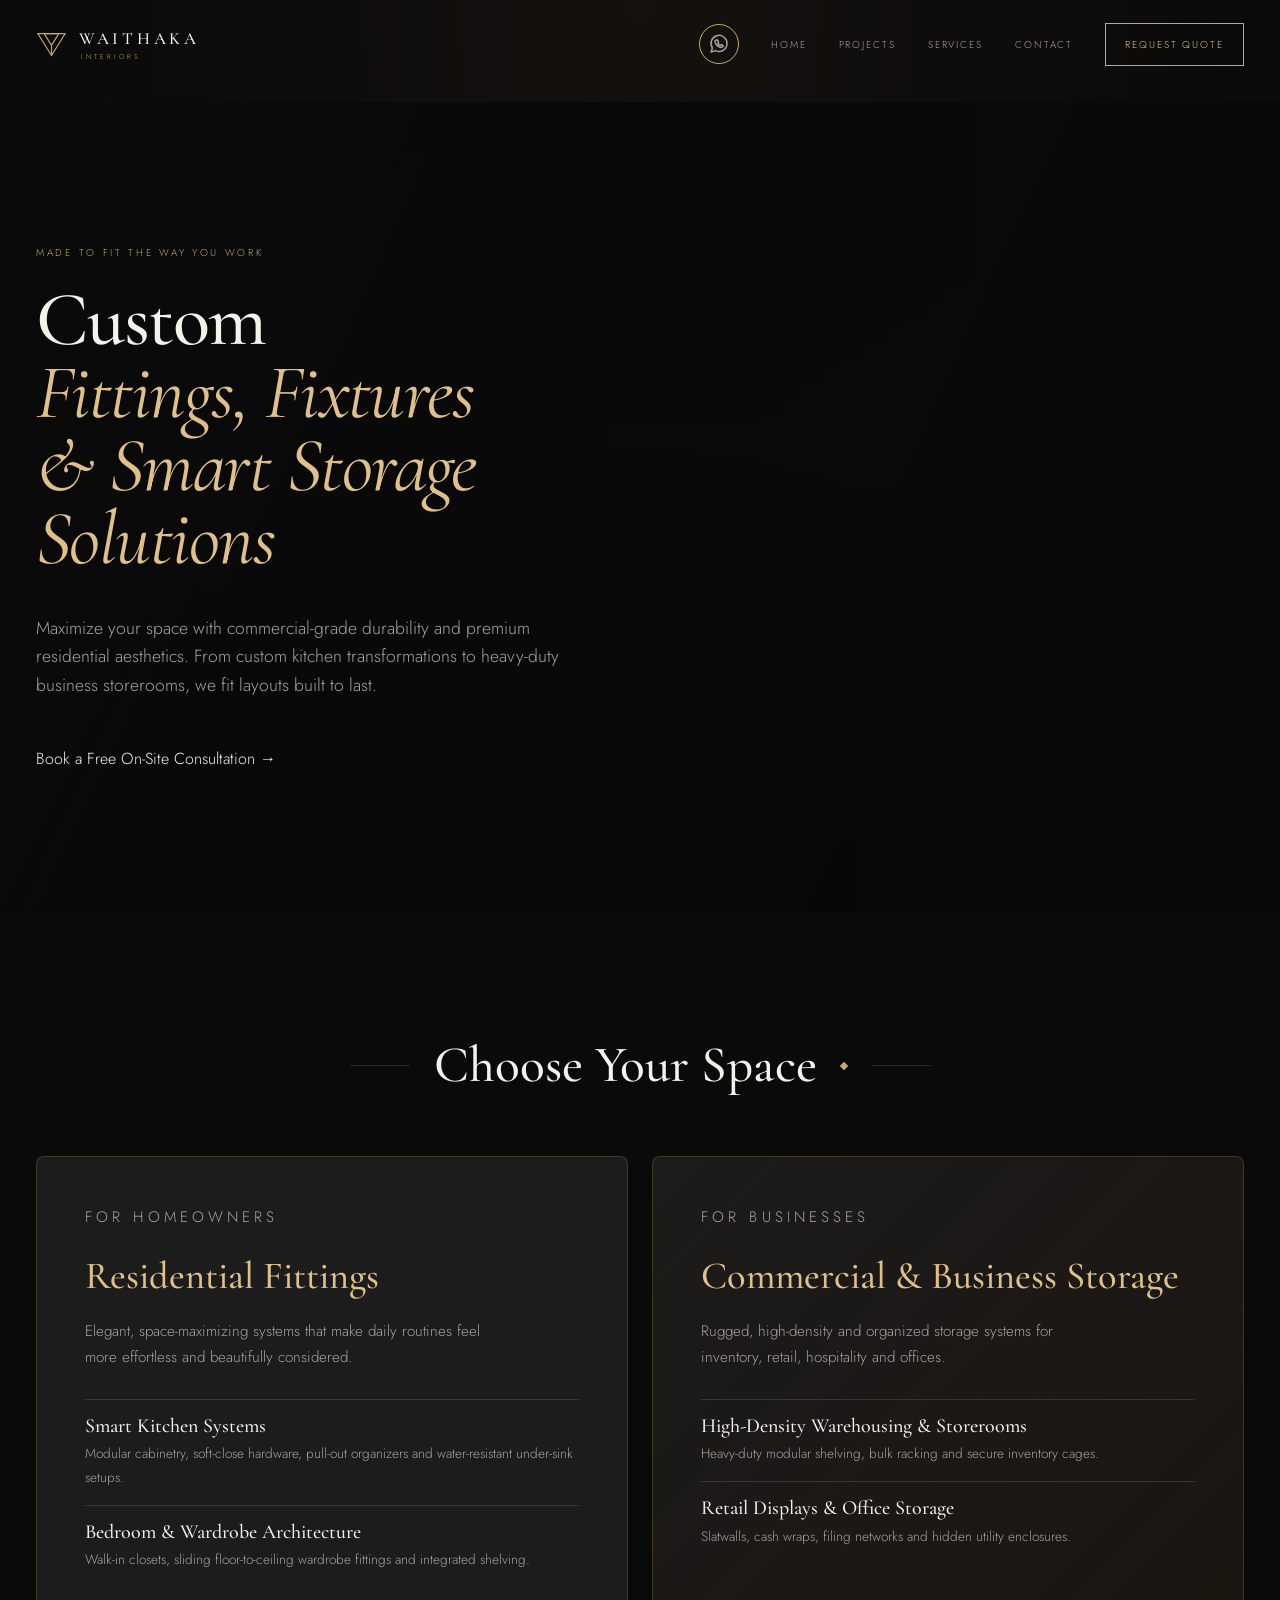
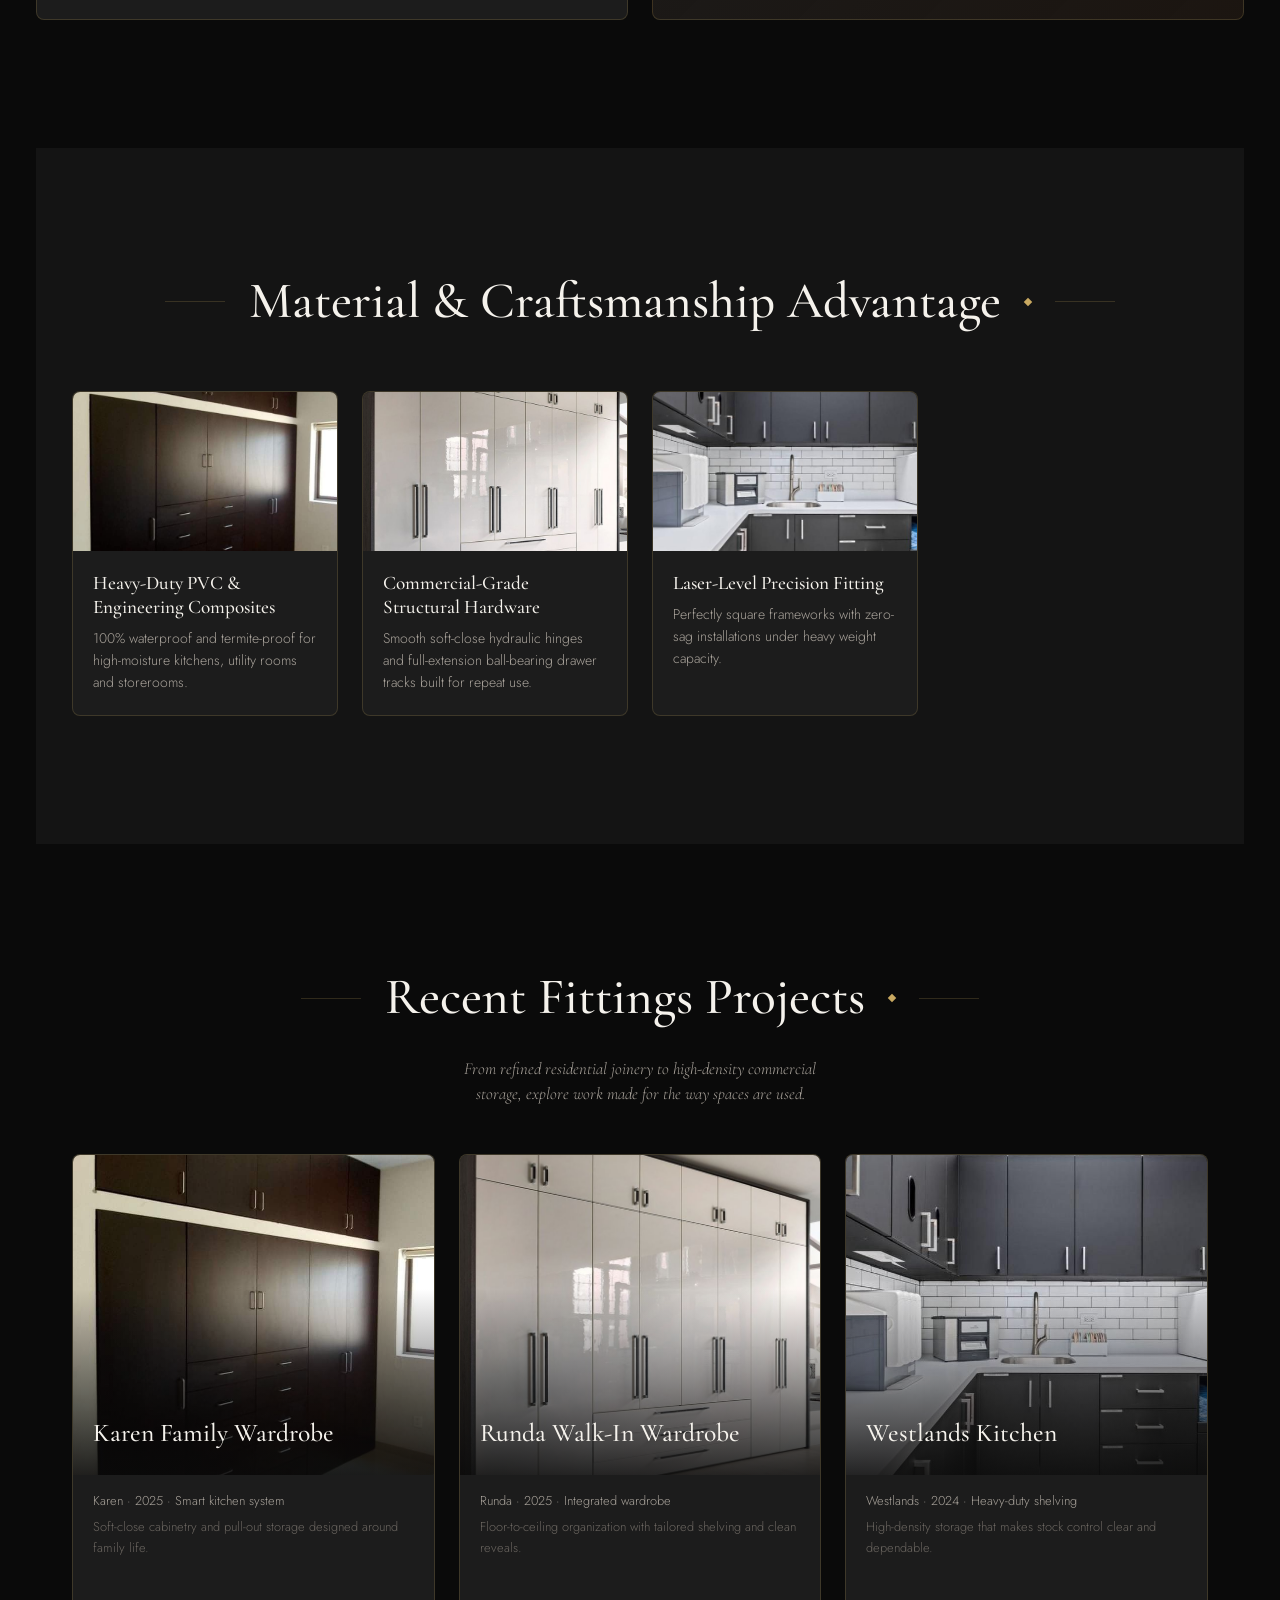
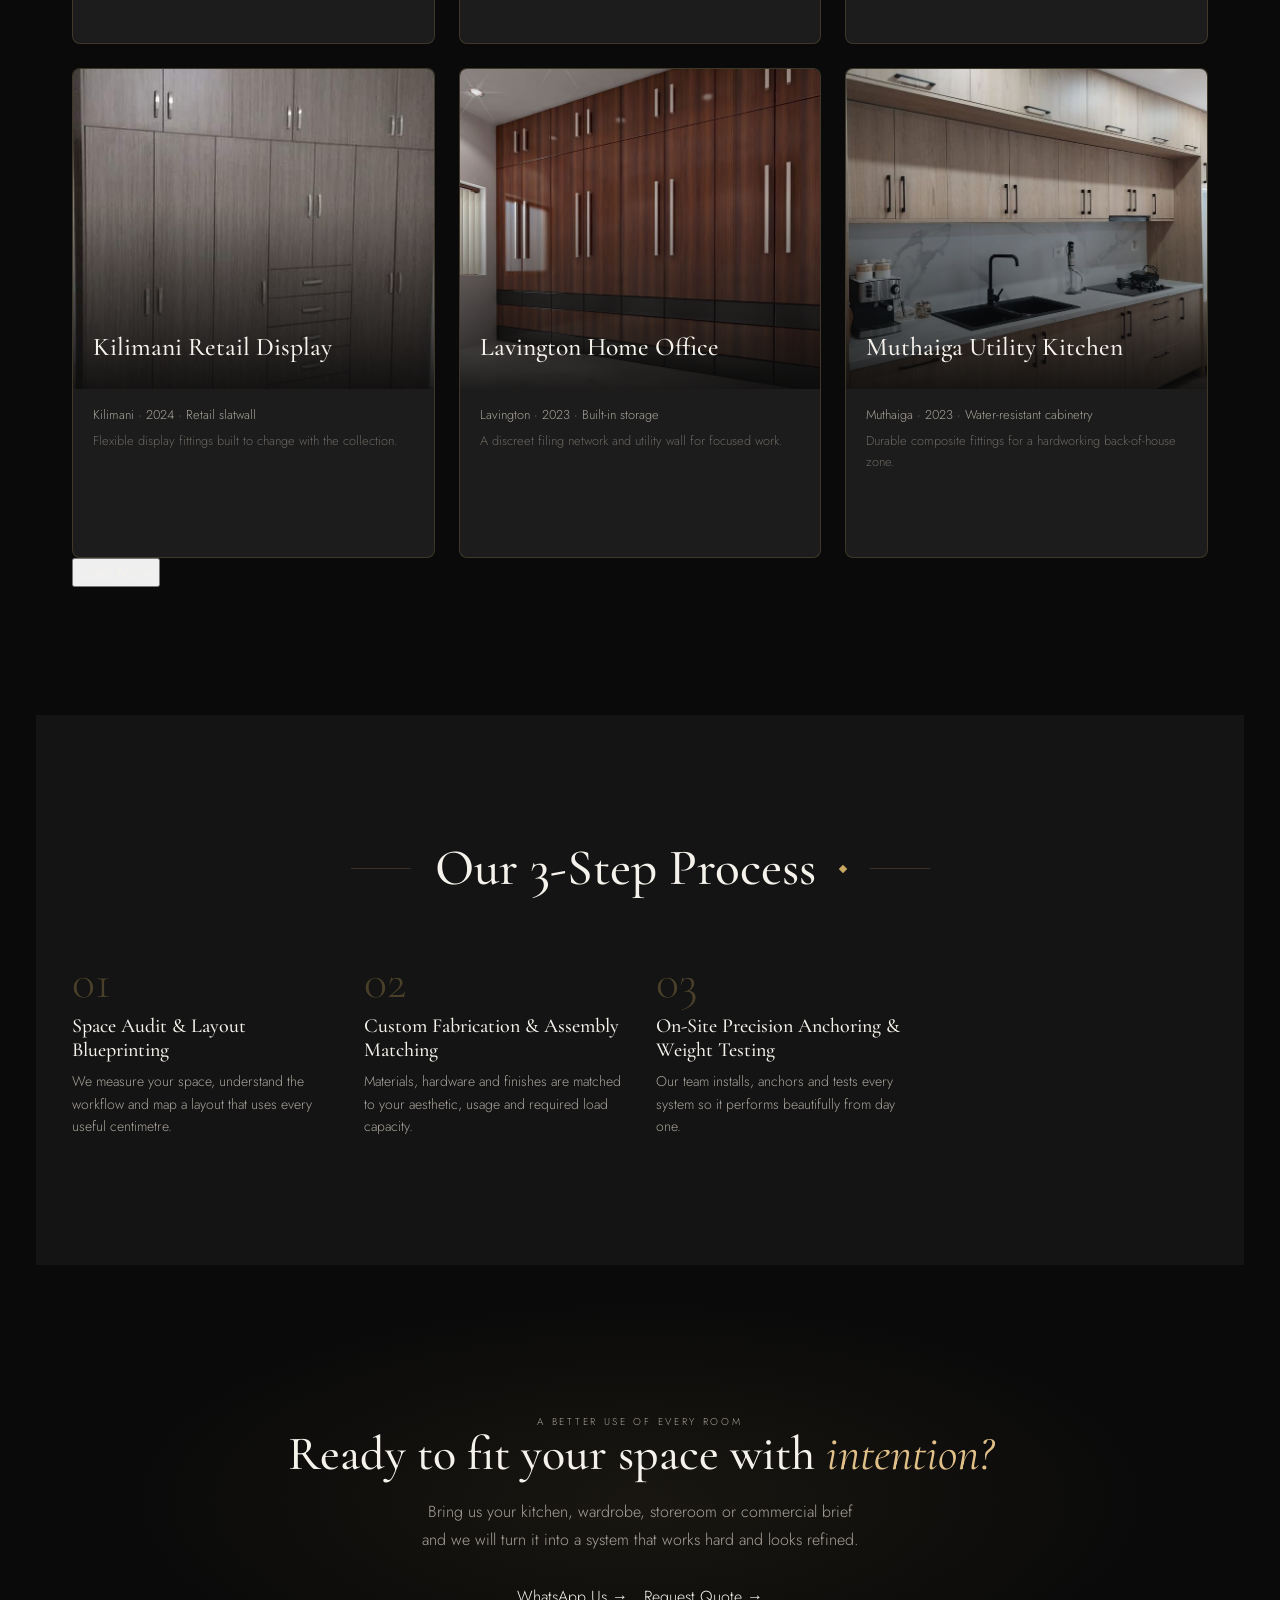
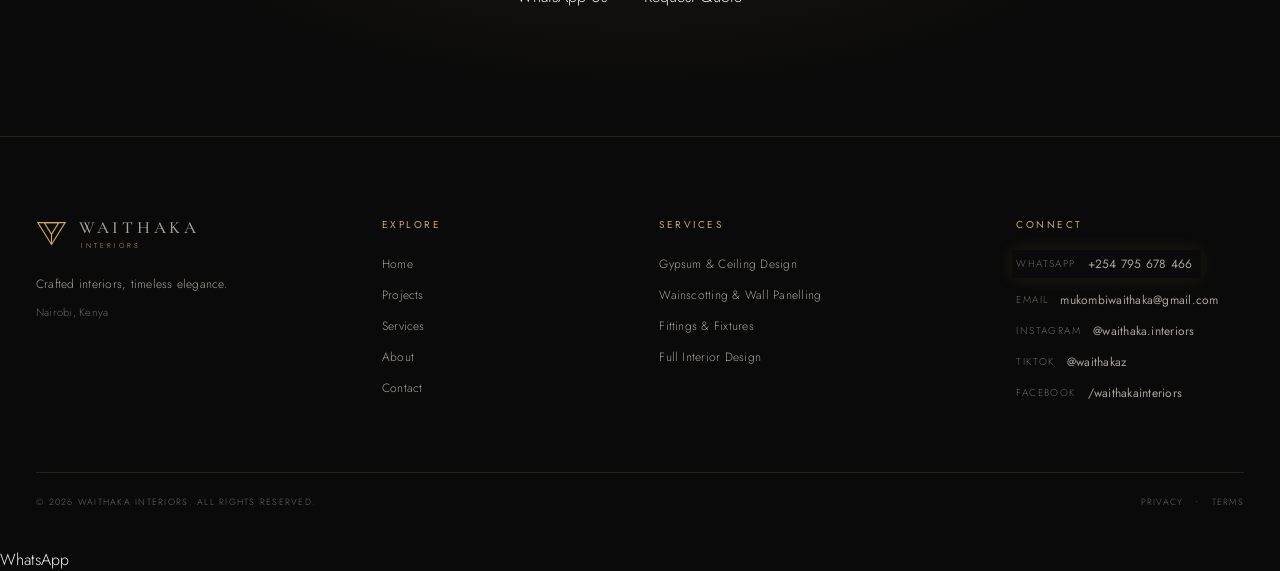
==== commit 779fafd8: "3" ====
--- a/services/fittings.html
+++ b/services/fittings.html
@@ -39,7 +39,7 @@
   </header>
 
   <main>
-    <section class="service-hero" style="--service-hero-image: url('https://images.unsplash.com/photo-1556912173-46c336c7fd55?auto=format&fit=crop&w=2200&q=88');">
+    <section class="service-hero" style="--service-hero-image: url('https://images.unsplash.com/photo-1556911220-bff31c812dba?auto=format&amp;fit=crop&amp;w=2400&amp;q=90');">
       <div class="container">
         <p class="eyebrow">Made to fit the way you work</p>
         <h1>Custom <em>Fittings, Fixtures &amp; Smart Storage Solutions</em></h1>
@@ -63,9 +63,9 @@
       <div class="container">
         <div class="section-title"><span></span><h2>Material &amp; Craftsmanship Advantage</h2><i aria-hidden="true"></i><span></span></div>
         <div class="styles-grid">
-          <article class="style-card"><div class="style-card__image"><img src="https://images.unsplash.com/photo-1556911220-bff31c812dba?auto=format&fit=crop&w=900&q=85" alt="Premium kitchen cabinetry with durable composite surfaces" loading="lazy" /></div><h3>Heavy-Duty PVC &amp; Engineering Composites</h3><p>100% waterproof and termite-proof for high-moisture kitchens, utility rooms and storerooms.</p></article>
-          <article class="style-card"><div class="style-card__image"><img src="https://images.unsplash.com/photo-1556912167-f556f1f39fdf?auto=format&fit=crop&w=900&q=85" alt="Close-up of high quality cabinet hardware and drawer fittings" loading="lazy" /></div><h3>Commercial-Grade Structural Hardware</h3><p>Smooth soft-close hydraulic hinges and full-extension ball-bearing drawer tracks built for repeat use.</p></article>
-          <article class="style-card"><div class="style-card__image"><img src="https://images.unsplash.com/photo-1558997519-83ea9252edf8?auto=format&fit=crop&w=900&q=85" alt="Precisely aligned built-in wardrobe and storage installation" loading="lazy" /></div><h3>Laser-Level Precision Fitting</h3><p>Perfectly square frameworks with zero-sag installations under heavy weight capacity.</p></article>
+          <article class="style-card"><div class="style-card__image"><img src="../fittings/fittings1.jpeg" alt="Premium kitchen cabinetry with durable composite surfaces" loading="lazy" /></div><h3>Heavy-Duty PVC &amp; Engineering Composites</h3><p>100% waterproof and termite-proof for high-moisture kitchens, utility rooms and storerooms.</p></article>
+          <article class="style-card"><div class="style-card__image"><img src="../fittings/fittings2.jpeg" alt="Close-up of high quality cabinet hardware and drawer fittings" loading="lazy" /></div><h3>Commercial-Grade Structural Hardware</h3><p>Smooth soft-close hydraulic hinges and full-extension ball-bearing drawer tracks built for repeat use.</p></article>
+          <article class="style-card"><div class="style-card__image"><img src="../fittings/fittings3.jpeg" alt="Precisely aligned built-in wardrobe and storage installation" loading="lazy" /></div><h3>Laser-Level Precision Fitting</h3><p>Perfectly square frameworks with zero-sag installations under heavy weight capacity.</p></article>
         </div>
       </div>
     </section>
@@ -111,5 +111,6 @@
     document.querySelector('#lightboxClose').addEventListener('click', closeLightbox); document.querySelector('#lightboxPrev').addEventListener('click', () => moveLightbox(-1)); document.querySelector('#lightboxNext').addEventListener('click', () => moveLightbox(1)); lightbox.addEventListener('click', (event) => { if (event.target === lightbox) closeLightbox(); }); document.addEventListener('keydown', (event) => { if (!lightbox.classList.contains('is-open')) return; if (event.key === 'Escape') closeLightbox(); if (event.key === 'ArrowLeft') moveLightbox(-1); if (event.key === 'ArrowRight') moveLightbox(1); }); loadMoreButton.addEventListener('click', renderProjects);
     fetch('fittings-projects.json').then((response) => { if (!response.ok) throw new Error('Project data unavailable'); return response.json(); }).then((data) => { projects = data; projectsLoading.hidden = true; renderProjects(); }).catch(() => { projectsLoading.textContent = 'Project gallery unavailable. Please try again shortly.'; });
   </script>
+  <script src="contact-consistency.js"></script>
 </body>
 </html>
--- a/style.css
+++ b/style.css
@@ -48,19 +48,23 @@
 .button-gold { padding: 17px 21px; background: var(--gold); color: var(--bg); }
 .button-gold:hover { background: var(--gold-light); box-shadow: 0 0 28px rgba(201,169,97,.25); transform: translateY(-2px); }
 .button span { font-size: 19px; line-height: 0; }
-.tour-button { border: 0; background: none; display: flex; align-items: center; gap: 12px; font-size: 10px; letter-spacing: .16em; text-transform: uppercase; cursor: pointer; }
-.play-icon { display: grid; place-items: center; width: 35px; height: 35px; border: 1px solid var(--gold); border-radius: 50%; color: var(--gold); font-size: 10px; padding-left: 2px; transition: .3s; }
-.tour-button:hover .play-icon { background: var(--gold); color: var(--bg); }
+.hero-text-link { display: inline-flex; align-items: center; gap: 12px; color: var(--gold-light); font-size: 10px; letter-spacing: .16em; text-transform: uppercase; }
+.hero-text-link span { color: var(--gold); font-size: 17px; transition: transform .25s; }
+.hero-text-link:hover span { transform: translateY(3px); }
 .hero-scroll { position: absolute; z-index: 2; bottom: 36px; left: 36px; display: flex; align-items: center; gap: 14px; color: var(--muted); font-size: 9px; letter-spacing: .22em; text-transform: uppercase; transform: rotate(-90deg); transform-origin: left center; }
 .hero-scroll i { display: block; width: 50px; height: 1px; background: var(--gold); }
 .hero-index { position: absolute; z-index: 2; right: 36px; bottom: 40px; color: var(--gold); font: 18px 'Cormorant Garamond', serif; letter-spacing: .08em; }.hero-index span { color: var(--dim); padding: 0 8px; }
 .section { width: min(1240px, calc(100% - 72px)); margin: auto; padding: 138px 0; }.services-section { padding-bottom: 148px; }.projects-section { padding-top: 112px; }
 .section-heading { display: grid; grid-template-columns: 1fr auto 1fr; align-items: center; gap: 30px; margin-bottom: 66px; text-align: center; }.section-heading .eyebrow { margin-bottom: 14px; font-size: 9px; }.section-heading h2, .cta-section h2 { font: 500 clamp(44px, 5vw, 70px)/.9 'Cormorant Garamond', serif; margin: 0; letter-spacing: -.02em; }.flourish { height: 1px; background: linear-gradient(90deg, transparent, var(--line)); }.flourish:last-child { background: linear-gradient(90deg, var(--line), transparent); }
-.services-grid { display: grid; grid-template-columns: repeat(4, 1fr); gap: 14px; }.service-card { min-height: 330px; position: relative; background: var(--card); border: 1px solid rgba(201,169,97,.15); border-radius: 8px; padding: 31px 28px 26px; transition: .35s; }.service-card:hover { border-color: rgba(201,169,97,.48); transform: translateY(-7px); box-shadow: 0 18px 30px rgba(0,0,0,.2); }.service-number { position: absolute; right: 27px; top: 29px; color: var(--dim); font-size: 10px; letter-spacing: .15em; }.service-card svg { width: 52px; height: 52px; fill: none; stroke: var(--gold); stroke-width: 1.35; stroke-linecap: round; stroke-linejoin: round; margin: 18px 0 33px; }.service-card h3 { font: 500 25px/1 'Cormorant Garamond', serif; margin: 0 0 14px; max-width: 190px; }.service-card p { color: var(--muted); font-size: 12px; line-height: 1.5; margin: 0; max-width: 190px; }.service-card a { position: absolute; bottom: 26px; color: var(--gold); font-size: 9px; letter-spacing: .2em; text-transform: uppercase; }.service-card a span { font-size: 16px; margin-left: 8px; }
+.services-grid { display: grid; grid-template-columns: repeat(4, 1fr); gap: 14px; }.service-card { display: block; min-height: 330px; position: relative; background: var(--card); border: 1px solid rgba(201,169,97,.15); border-radius: 8px; padding: 31px 28px 26px; color: var(--text); text-decoration: none; transition: .35s; }.service-card:hover { border-color: rgba(201,169,97,.48); transform: translateY(-7px); box-shadow: 0 18px 30px rgba(0,0,0,.2); }.service-number { position: absolute; right: 27px; top: 29px; color: var(--dim); font-size: 10px; letter-spacing: .15em; }.service-card svg { width: 52px; height: 52px; fill: none; stroke: var(--gold); stroke-width: 1.35; stroke-linecap: round; stroke-linejoin: round; margin: 18px 0 33px; }.service-card h3 { font: 500 25px/1 'Cormorant Garamond', serif; margin: 0 0 14px; max-width: 190px; }.service-card p { color: var(--muted); font-size: 12px; line-height: 1.5; margin: 0; max-width: 190px; }
+.service-card__explore { position: absolute; bottom: 26px; color: var(--gold); font-size: 9px; letter-spacing: .2em; text-transform: uppercase; }.service-card__explore b { font-size: 16px; margin-left: 8px; font-weight: 400; }
+.design-scope-section { padding-top: 35px; padding-bottom: 130px; }.design-scope-grid { display: grid; grid-template-columns: repeat(2, minmax(0, 1fr)); gap: 14px; }.design-scope-card { min-height: 275px; padding: 34px 35px; border: 1px solid rgba(201,169,97,.18); background: linear-gradient(135deg, var(--card), rgba(139,94,60,.1)); }.design-scope-card:nth-child(2) { background: linear-gradient(135deg, rgba(139,94,60,.16), var(--card)); }.design-scope-card__number { color: var(--gold); font-size: 9px; letter-spacing: .2em; text-transform: uppercase; }.design-scope-card h3 { margin: 38px 0 14px; font: 500 34px/1 'Cormorant Garamond', serif; }.design-scope-card p { max-width: 42ch; margin: 0; color: var(--muted); font-size: 13px; line-height: 1.7; }.design-scope-card a { display: inline-block; margin-top: 28px; color: var(--gold-light); font-size: 10px; letter-spacing: .15em; text-transform: uppercase; }.design-scope-card a span { margin-left: 8px; font-size: 15px; }
+.about-section { padding-top: 110px; padding-bottom: 110px; border-top: 1px solid var(--line); }.about-grid { display: grid; grid-template-columns: .9fr 1.1fr; gap: clamp(3rem, 9vw, 9rem); align-items: start; }.about-heading h2 { max-width: 9ch; margin: 0; font: 500 clamp(44px, 5vw, 70px)/.9 'Cormorant Garamond', serif; }.about-copy { max-width: 54ch; padding-top: 2.8rem; }.about-copy p { color: var(--muted); font-size: 14px; line-height: 1.8; margin: 0 0 1.2rem; }.about-copy .button { margin-top: 1rem; }
+.trust-section { padding-top: 110px; padding-bottom: 135px; background: var(--surface); }.trust-grid { display: grid; grid-template-columns: repeat(3, 1fr); gap: 14px; }.trust-card { min-height: 230px; padding: 30px; border: 1px solid rgba(201,169,97,.16); background: var(--card); }.trust-card span { color: var(--gold); font-size: 10px; letter-spacing: .18em; }.trust-card h3 { margin: 42px 0 13px; font: 500 27px/1 'Cormorant Garamond', serif; }.trust-card p { margin: 0; color: var(--muted); font-size: 12px; line-height: 1.7; }
 .projects-grid { display: grid; grid-template-columns: 1.05fr 1fr 1fr; gap: 16px; }.project-card { height: 490px; position: relative; overflow: hidden; background: var(--card); }.project-image { position: absolute; inset: 0; background-position: center; background-size: cover; transition: transform .8s cubic-bezier(.2,.7,.2,1); }.project-one .project-image { background-image: linear-gradient(0deg, rgba(10,10,10,.9), transparent 62%), url('https://images.unsplash.com/photo-1616486338812-3dadae4b4ace?auto=format&fit=crop&w=1200&q=85'); }.project-two .project-image { background-image: linear-gradient(0deg, rgba(10,10,10,.9), transparent 62%), url('https://images.unsplash.com/photo-1497366754035-f200968a6e72?auto=format&fit=crop&w=1200&q=85'); }.project-three .project-image { background-image: linear-gradient(0deg, rgba(10,10,10,.9), transparent 62%), url('https://images.unsplash.com/photo-1618220179428-22790b461013?auto=format&fit=crop&w=1200&q=85'); }.project-card:hover .project-image { transform: scale(1.06); }.project-meta { position: absolute; left: 29px; right: 25px; bottom: 27px; }.project-meta p { color: var(--gold); font-size: 9px; letter-spacing: .18em; text-transform: uppercase; margin: 0 0 12px; }.project-meta h3 { font: 500 31px/1 'Cormorant Garamond', serif; margin: 0 0 12px; }.project-meta span { color: var(--muted); font-size: 11px; letter-spacing: .06em; padding-bottom: 9px; position: relative; }.project-meta span::after { content: ''; position: absolute; left: 0; bottom: 0; width: 0; height: 1px; background: var(--gold); transition: width .4s; }.project-card:hover .project-meta span::after { width: calc(100% - 21px); }.project-meta b { color: var(--gold); font-size: 16px; margin-left: 8px; font-weight: 300; }
 .stats-section { min-height: 190px; display: flex; justify-content: center; border-top: 1px solid var(--line); border-bottom: 1px solid var(--line); background: var(--surface); }.stat { width: 270px; padding: 39px 35px; display: grid; grid-template-columns: 32px 1fr; grid-template-rows: auto auto; column-gap: 15px; }.stat + .stat { border-left: 1px solid var(--line); }.stat svg { grid-row: 1 / 3; width: 27px; height: 27px; fill: none; stroke: var(--gold); stroke-width: 1.2; stroke-linejoin: round; margin-top: 5px; }.stat strong { color: var(--gold-light); font: 500 43px/.85 'Cormorant Garamond', serif; }.stat strong span { font-size: 25px; }.stat p { color: var(--muted); font-size: 9px; letter-spacing: .15em; text-transform: uppercase; margin: 9px 0 0; }
-.cta-section { min-height: 630px; display: flex; flex-direction: column; align-items: center; justify-content: center; text-align: center; padding: 100px 24px; background: radial-gradient(ellipse at center, rgba(139,94,60,.13), transparent 53%); }.cta-section .eyebrow { margin-bottom: 29px; }.cta-section h2 { font-size: clamp(60px, 8vw, 108px); }.cta-copy { max-width: 390px; color: var(--muted); font-size: 13px; line-height: 1.7; margin: 27px 0 34px; }.button-large { padding: 20px 27px; box-shadow: 0 0 35px rgba(201,169,97,.1); }.cta-signoff { color: var(--gold); font: italic 400 24px 'Cormorant Garamond', serif; margin: 59px 0 0; }
-footer { width: min(1240px, calc(100% - 72px)); margin: auto; min-height: 82px; border-top: 1px solid var(--line); display: flex; align-items: center; justify-content: space-between; color: var(--dim); font-size: 9px; letter-spacing: .14em; text-transform: uppercase; }footer a { color: var(--gold); }.tour-modal { position: fixed; z-index: 40; inset: 0; display: grid; place-items: center; background: rgba(5,5,5,.93); backdrop-filter: blur(8px); padding: 30px; }.modal-content { width: min(760px, 100%); text-align: center; }.modal-content h2 { font: 500 72px/.8 'Cormorant Garamond', serif; margin: 0 0 35px; }.modal-content .eyebrow { margin-bottom: 20px; }.tour-frame { height: 320px; display: grid; place-items: center; border: 1px solid var(--line); background: linear-gradient(rgba(10,10,10,.45), rgba(10,10,10,.8)), url('https://images.unsplash.com/photo-1600607687939-ce8a6c25118c?auto=format&fit=crop&w=1400&q=80') center/cover; color: var(--gold-light); font: italic 25px 'Cormorant Garamond', serif; }.tour-frame i { color: var(--gold); font-style: normal; font-size: 29px; }.modal-close { position: absolute; top: 25px; right: 35px; border: 0; background: none; color: var(--gold); font-size: 36px; line-height: 1; cursor: pointer; font-weight: 200; }
+.cta-section { min-height: 630px; display: flex; flex-direction: column; align-items: center; justify-content: center; text-align: center; padding: 100px 24px; background: radial-gradient(ellipse at center, rgba(139,94,60,.13), transparent 53%); }.cta-section .eyebrow { margin-bottom: 29px; }.cta-section h2 { font-size: clamp(60px, 8vw, 108px); }.cta-copy { max-width: 390px; color: var(--muted); font-size: 13px; line-height: 1.7; margin: 27px 0 34px; }.cta-actions { display: flex; flex-wrap: wrap; justify-content: center; gap: 12px; }.button-large { padding: 20px 27px; box-shadow: 0 0 35px rgba(201,169,97,.1); }.button-outline { border: 1px solid var(--gold); color: var(--gold-light); }.button-outline:hover { background: var(--gold); color: var(--bg); }.cta-signoff { color: var(--gold); font: italic 400 24px 'Cormorant Garamond', serif; margin: 59px 0 0; }
+.footer-placeholder { display: none; }
 .reveal { opacity: 0; transform: translateY(22px); transition: opacity .8s ease, transform .8s ease; }.reveal.visible { opacity: 1; transform: none; }.services-grid .reveal:nth-child(2), .projects-grid .reveal:nth-child(2) { transition-delay: .1s; }.services-grid .reveal:nth-child(3), .projects-grid .reveal:nth-child(3) { transition-delay: .2s; }.services-grid .reveal:nth-child(4) { transition-delay: .3s; }
 @media (max-width: 900px) { .nav-shell, .hero-content, .section, footer { width: min(100% - 48px, 700px); }.nav-links { gap: 1.1rem; }.services-grid { grid-template-columns: repeat(2, 1fr); }.projects-grid { grid-template-columns: repeat(2, 1fr); }.project-card:last-child { grid-column: span 2; height: 390px; }.hero h1 { font-size: clamp(62px, 10vw, 90px); }.stat { width: 220px; padding-left: 22px; padding-right: 22px; } }
 @media (max-width: 767px) { .site-header { background: rgba(10,10,10,.76); }.nav-shell { height: 74px; width: calc(100% - 40px); }.menu-toggle { display: block; }.nav-links { position: fixed; inset: 74px 0 0; background: rgba(10,10,10,.97); backdrop-filter: blur(16px); flex-direction: column; justify-content: center; gap: 27px; transform: translateX(100%); transition: transform .4s; }.nav-links.open { transform: translateX(0); }.nav-links > a:not(.nav-quote) { font: 400 26px 'Cormorant Garamond', serif; letter-spacing: .07em; color: var(--text); }.nav-quote { margin-top: 10px; }.menu-toggle.active span:first-child { transform: translateY(3px) rotate(45deg); }.menu-toggle.active span:last-child { transform: translateY(-4px) rotate(-45deg); }.hero { min-height: 760px; background-position: 60% center; }.hero-content { width: calc(100% - 40px); margin-top: 70px; }.hero h1 { font-size: clamp(55px, 16vw, 82px); }.hero-subline { font-size: 9px; letter-spacing: .12em; line-height: 2; max-width: 270px; }.hero-subline b { padding: 0 4px; }.ornament { margin: 30px 0 20px; width: 185px; }.hero-actions { align-items: flex-start; flex-direction: column; gap: 20px; }.hero-scroll { left: 16px; bottom: 31px; }.hero-index { right: 20px; bottom: 35px; }.section { width: calc(100% - 40px); padding: 90px 0; }.section-heading { grid-template-columns: 34px 1fr 34px; gap: 14px; margin-bottom: 43px; }.section-heading h2 { font-size: 48px; }.section-heading .eyebrow { white-space: nowrap; font-size: 7px; }.services-grid, .projects-grid { grid-template-columns: 1fr; gap: 12px; }.service-card { min-height: 290px; }.project-card, .project-card:last-child { grid-column: auto; height: 430px; }.stats-section { min-height: 0; display: grid; grid-template-columns: repeat(3, 1fr); }.stat { width: auto; display: block; padding: 30px 12px; text-align: center; }.stat + .stat { border-left: 1px solid var(--line); }.stat svg { margin: 0 auto 12px; display: block; }.stat strong { display: block; font-size: 36px; }.stat p { font-size: 7px; letter-spacing: .1em; line-height: 1.4; }.cta-section { min-height: 580px; padding: 80px 20px; }.cta-section h2 { font-size: 68px; }.cta-copy { font-size: 12px; }.cta-signoff { font-size: 21px; margin-top: 47px; }footer { width: calc(100% - 40px); font-size: 7px; gap: 15px; }footer span:nth-child(2) { display: none; }.modal-content h2 { font-size: 58px; }.tour-frame { height: 240px; }.modal-close { right: 20px; } }
@@ -79,12 +83,30 @@
 .footer-column > a { color: var(--muted); font-size: 12px; transition: color .25s, transform .25s; }
 .footer-column > a:hover { color: var(--gold-light); }
 .social-link { display: flex; align-items: center; gap: 12px; }
+.social-link span { color: var(--dim); font-size: 10px; letter-spacing: .14em; text-transform: uppercase; }
+.social-link strong { color: var(--muted); font-size: 12px; font-weight: 400; }
 .social-link svg { width: 24px; height: 24px; flex: 0 0 24px; fill: none; stroke: var(--gold); stroke-width: 1.5; stroke-linecap: round; stroke-linejoin: round; transition: filter .25s; }
 .social-link:hover { transform: translateX(4px); }
 .social-link:hover svg { filter: drop-shadow(0 0 5px rgba(201, 169, 97, .35)); }
 .whatsapp-link { padding: 5px 8px 5px 4px; margin: -5px 0 0 -4px; box-shadow: 0 0 18px rgba(201, 169, 97, .12); }
 .footer-bottom { display: flex; justify-content: space-between; align-items: center; gap: 20px; padding-top: 22px; border-top: 1px solid rgba(201, 169, 97, .15); color: var(--dim); font-size: 9px; letter-spacing: .14em; text-transform: uppercase; }
 .footer-bottom div { display: flex; align-items: center; gap: 12px; }.footer-bottom a { color: var(--dim); }.footer-bottom a:hover { color: var(--gold); }.footer-bottom i { color: var(--gold); font-style: normal; }
+
+@media (max-width: 767px) {
+  .design-scope-section { padding-top: 20px; padding-bottom: 90px; }
+  .design-scope-grid { grid-template-columns: 1fr; }
+  .design-scope-card { min-height: 245px; padding: 28px 25px; }
+  .design-scope-card h3 { margin-top: 30px; font-size: 31px; }
+  .about-section { padding-top: 80px; padding-bottom: 80px; }
+  .about-grid { grid-template-columns: 1fr; gap: 0; }
+  .about-heading h2 { max-width: 11ch; }
+  .about-copy { padding-top: 2rem; }
+  .trust-section { padding-top: 80px; padding-bottom: 90px; }
+  .trust-grid { grid-template-columns: 1fr; }
+  .trust-card { min-height: 0; }
+  .trust-card h3 { margin-top: 25px; }
+  .cta-actions { width: 100%; flex-direction: column; align-items: stretch; }
+}
 
 @media (max-width: 900px) {
   .site-footer { padding-left: 24px; padding-right: 24px; }
--- a/services/service.css
+++ b/services/service.css
@@ -39,21 +39,34 @@
   overflow: hidden;
   background-color: var(--bg-primary, var(--bg));
   background-image: var(--service-hero-image, none);
-  background-position: center;
+  background-position: center 42%;
   background-size: cover;
 }
 
 .service-hero::before {
   position: absolute;
-  z-index: -1;
+  z-index: 0;
   inset: 0;
   content: "";
   background:
-    linear-gradient(90deg, rgba(10, 10, 10, 0.84) 0%, rgba(10, 10, 10, 0.58) 48%, rgba(10, 10, 10, 0.28) 100%),
-    linear-gradient(0deg, rgba(10, 10, 10, 0.72) 0%, rgba(10, 10, 10, 0.12) 62%, rgba(10, 10, 10, 0.3) 100%);
+    linear-gradient(90deg, rgba(8, 8, 8, 0.78) 0%, rgba(8, 8, 8, 0.42) 46%, rgba(8, 8, 8, 0.16) 100%),
+    linear-gradient(0deg, rgba(8, 8, 8, 0.58) 0%, rgba(8, 8, 8, 0.04) 58%, rgba(8, 8, 8, 0.24) 100%);
+  pointer-events: none;
+}
+
+.service-hero::after {
+  position: absolute;
+  z-index: 0;
+  inset: 0;
+  content: "";
+  background: linear-gradient(115deg, rgba(255, 255, 255, 0.08), transparent 38%, rgba(0, 0, 0, 0.12) 100%);
+  mix-blend-mode: soft-light;
+  pointer-events: none;
 }
 
 .service-hero .container {
+  position: relative;
+  z-index: 1;
   width: 100%;
   padding-top: clamp(3rem, 8vw, 7rem);
   padding-bottom: clamp(3rem, 8vw, 7rem);
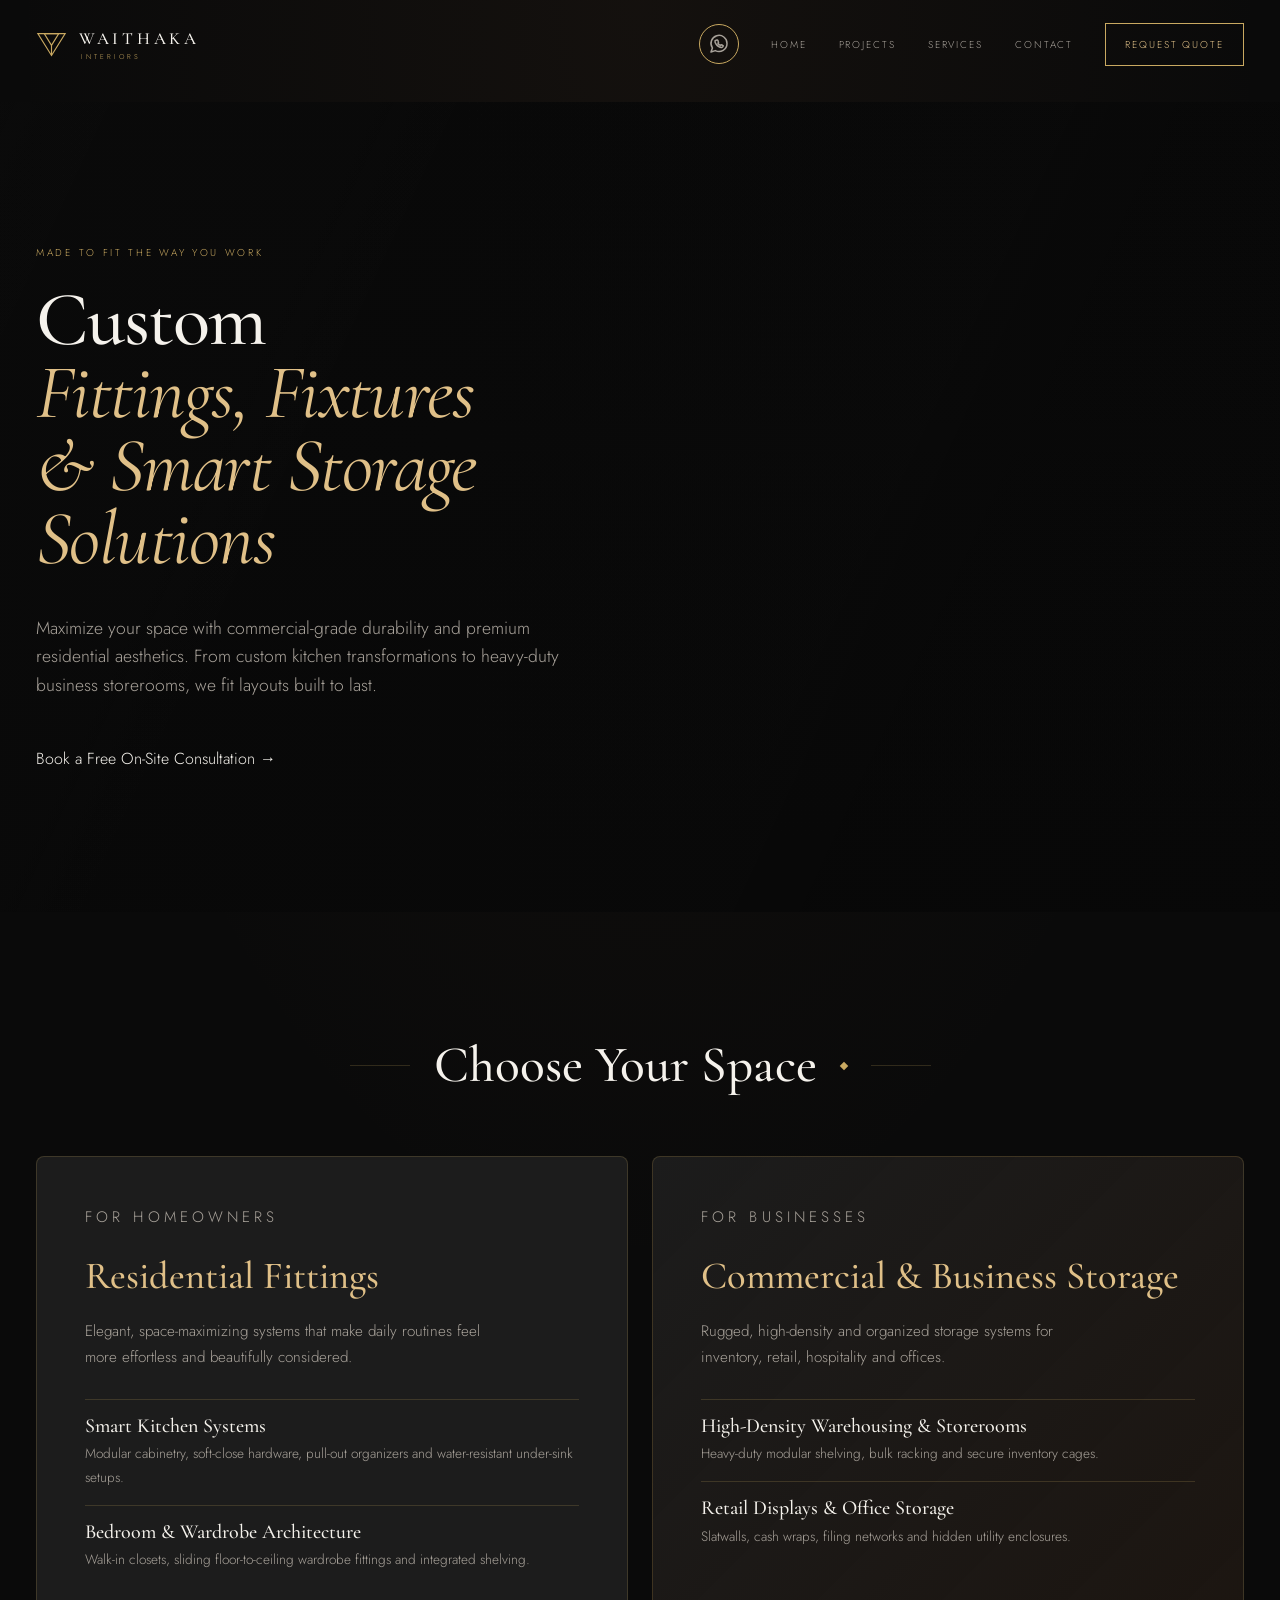
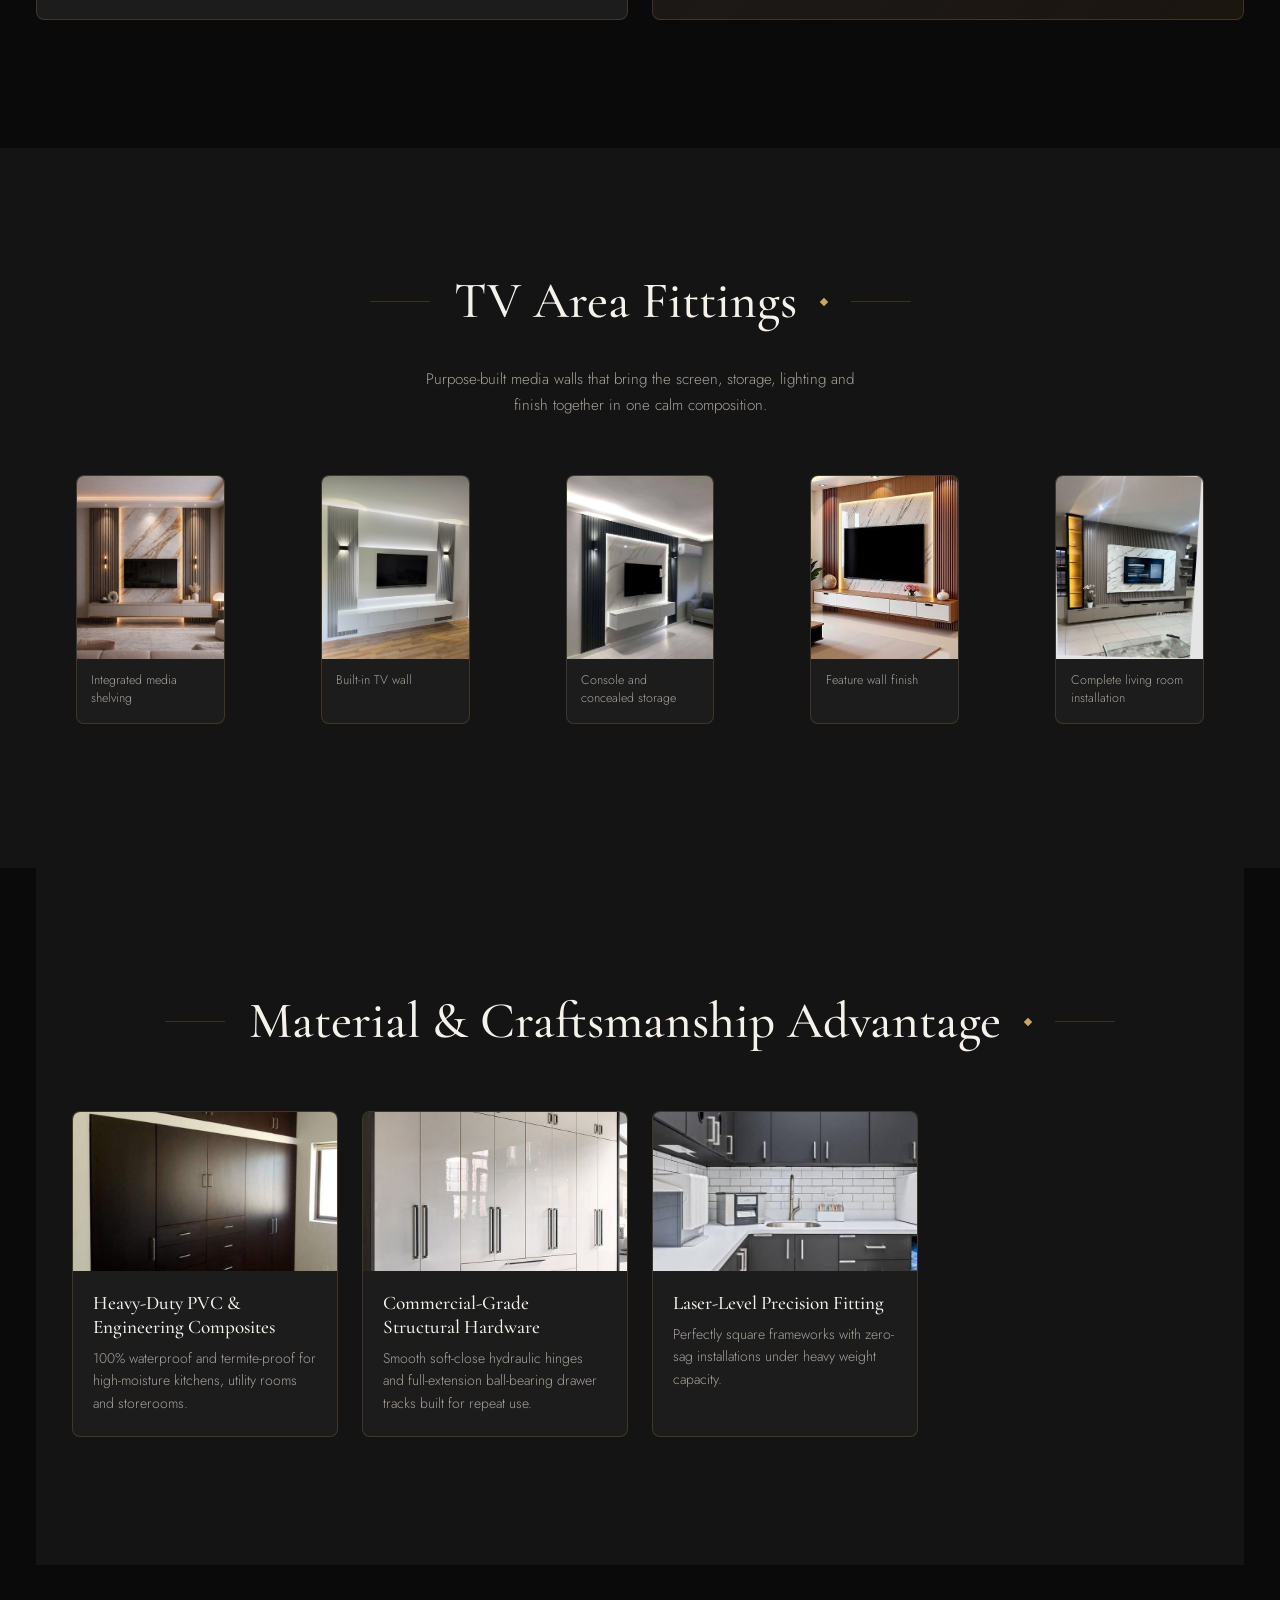
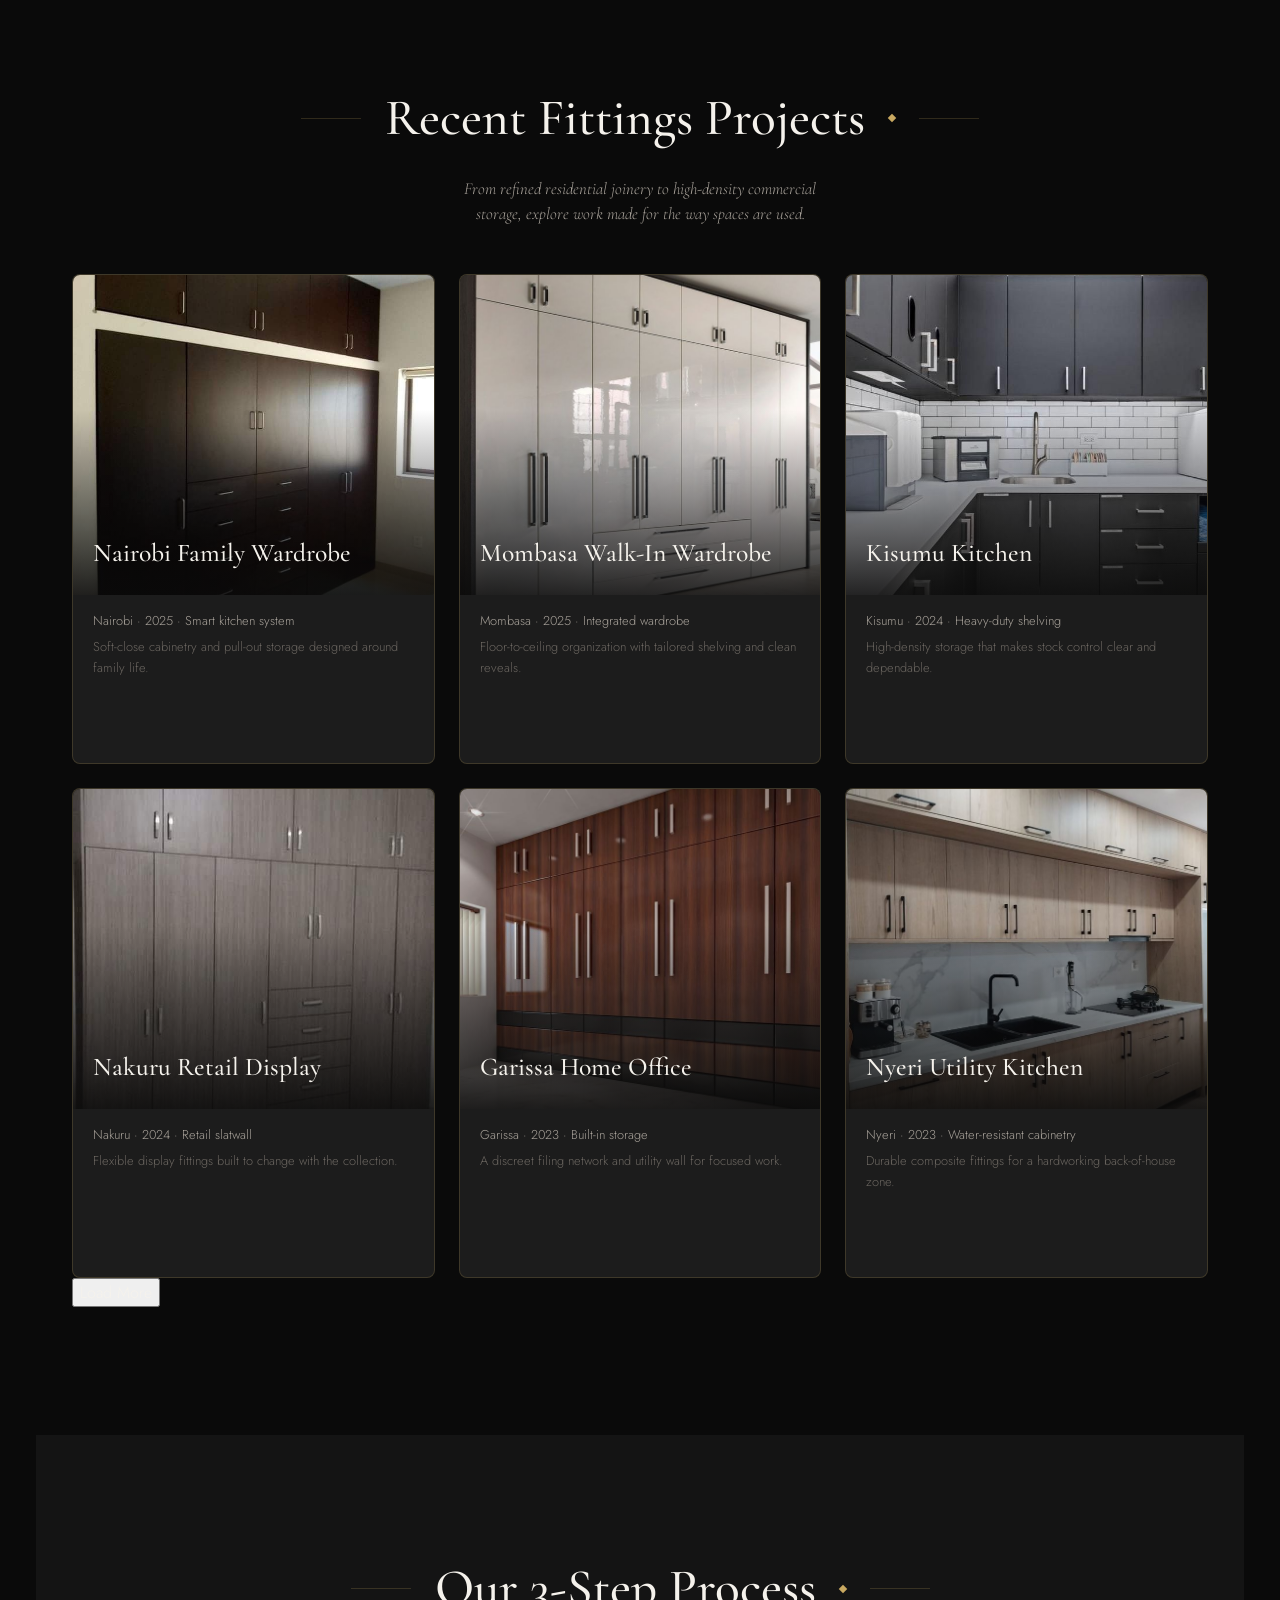
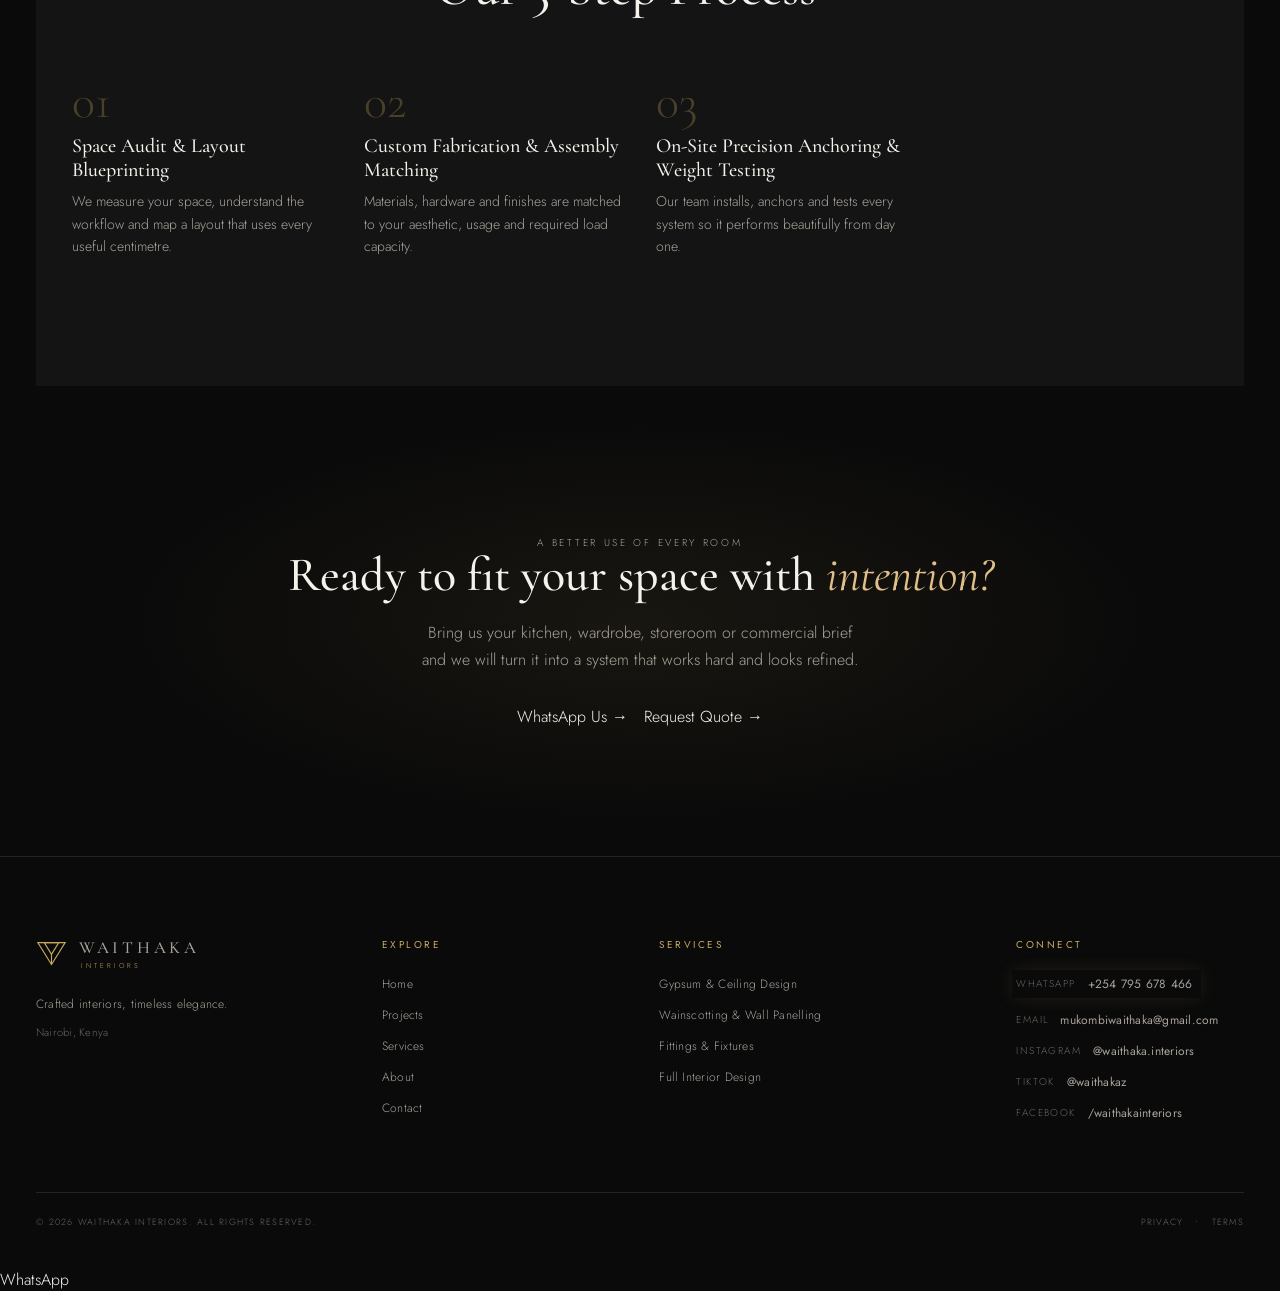
==== commit 65953d7b: "4" ====
--- a/services/fittings.html
+++ b/services/fittings.html
@@ -22,8 +22,16 @@
     .hub-list li { padding-top: 1rem; border-top: 1px solid var(--divider, var(--line)); }
     .hub-list strong { display: block; margin-bottom: .35rem; color: var(--text, #f5f2ec); font: 500 1.25rem / 1 var(--font-serif, 'Cormorant Garamond', serif); }
     .hub-list span { color: var(--text-muted, var(--muted)); font: 300 .85rem / 1.6 var(--font-sans, 'Jost', sans-serif); }
+    .tv-area-section { padding: clamp(5rem, 10vw, 9rem) 0; background: var(--bg-secondary, var(--surface)); }
+    .tv-area-intro { max-width: 50ch; margin: -1.5rem auto 2.5rem; color: var(--text-muted, var(--muted)); text-align: center; font: 300 .95rem / 1.7 var(--font-sans, 'Jost', sans-serif); }
+    .tv-area-grid { display: grid; grid-template-columns: repeat(5, minmax(0, 1fr)); gap: 1rem; }
+    .tv-area-card { overflow: hidden; background: var(--bg-card, var(--card)); border: 1px solid var(--divider, var(--line)); border-radius: 8px; }
+    .tv-area-card img { display: block; width: 100%; aspect-ratio: 4 / 5; object-fit: cover; transition: transform .35s ease; }
+    .tv-area-card:hover img { transform: scale(1.04); }
+    .tv-area-card figcaption { padding: .8rem .9rem 1rem; color: var(--text-muted, var(--muted)); font: 300 .78rem / 1.4 var(--font-sans, 'Jost', sans-serif); }
     .fittings-advantage .style-card__image { aspect-ratio: 5 / 3; }
-    @media (max-width: 767px) { .service-page .container { width: calc(100% - 40px); } .hub-grid { grid-template-columns: 1fr; } }
+    @media (max-width: 1024px) { .tv-area-grid { grid-template-columns: repeat(3, minmax(0, 1fr)); } }
+    @media (max-width: 767px) { .service-page .container { width: calc(100% - 40px); } .hub-grid { grid-template-columns: 1fr; } .tv-area-intro { margin-top: -1rem; } .tv-area-grid { grid-template-columns: repeat(2, minmax(0, 1fr)); } }
   </style>
 </head>
 <body class="service-page">
@@ -55,6 +63,20 @@
         <div class="hub-grid">
           <article class="hub-card"><p class="eyebrow">For homeowners</p><h3>Residential Fittings</h3><p>Elegant, space-maximizing systems that make daily routines feel more effortless and beautifully considered.</p><ul class="hub-list"><li><strong>Smart Kitchen Systems</strong><span>Modular cabinetry, soft-close hardware, pull-out organizers and water-resistant under-sink setups.</span></li><li><strong>Bedroom &amp; Wardrobe Architecture</strong><span>Walk-in closets, sliding floor-to-ceiling wardrobe fittings and integrated shelving.</span></li></ul></article>
           <article class="hub-card hub-card--commercial"><p class="eyebrow">For businesses</p><h3>Commercial &amp; Business Storage</h3><p>Rugged, high-density and organized storage systems for inventory, retail, hospitality and offices.</p><ul class="hub-list"><li><strong>High-Density Warehousing &amp; Storerooms</strong><span>Heavy-duty modular shelving, bulk racking and secure inventory cages.</span></li><li><strong>Retail Displays &amp; Office Storage</strong><span>Slatwalls, cash wraps, filing networks and hidden utility enclosures.</span></li></ul></article>
+        </div>
+      </div>
+    </section>
+
+    <section class="tv-area-section" id="tv-area">
+      <div class="container">
+        <div class="section-title"><span></span><h2>TV Area Fittings</h2><i aria-hidden="true"></i><span></span></div>
+        <p class="tv-area-intro">Purpose-built media walls that bring the screen, storage, lighting and finish together in one calm composition.</p>
+        <div class="tv-area-grid">
+          <figure class="tv-area-card"><img src="../tv area/t1.jpeg" alt="Custom TV area fitting with integrated shelving" loading="lazy" /><figcaption>Integrated media shelving</figcaption></figure>
+          <figure class="tv-area-card"><img src="../tv area/t2.jpeg" alt="Modern built-in TV wall fitting" loading="lazy" /><figcaption>Built-in TV wall</figcaption></figure>
+          <figure class="tv-area-card"><img src="../tv area/t3.jpeg" alt="Contemporary TV console and wall storage" loading="lazy" /><figcaption>Console and concealed storage</figcaption></figure>
+          <figure class="tv-area-card"><img src="../tv area/t4.jpeg" alt="Feature TV wall with decorative finish" loading="lazy" /><figcaption>Feature wall finish</figcaption></figure>
+          <figure class="tv-area-card"><img src="../tv area/t5.jpeg" alt="Complete living room TV area installation" loading="lazy" /><figcaption>Complete living room installation</figcaption></figure>
         </div>
       </div>
     </section>
--- a/style.css
+++ b/style.css
@@ -56,7 +56,7 @@
 .hero-index { position: absolute; z-index: 2; right: 36px; bottom: 40px; color: var(--gold); font: 18px 'Cormorant Garamond', serif; letter-spacing: .08em; }.hero-index span { color: var(--dim); padding: 0 8px; }
 .section { width: min(1240px, calc(100% - 72px)); margin: auto; padding: 138px 0; }.services-section { padding-bottom: 148px; }.projects-section { padding-top: 112px; }
 .section-heading { display: grid; grid-template-columns: 1fr auto 1fr; align-items: center; gap: 30px; margin-bottom: 66px; text-align: center; }.section-heading .eyebrow { margin-bottom: 14px; font-size: 9px; }.section-heading h2, .cta-section h2 { font: 500 clamp(44px, 5vw, 70px)/.9 'Cormorant Garamond', serif; margin: 0; letter-spacing: -.02em; }.flourish { height: 1px; background: linear-gradient(90deg, transparent, var(--line)); }.flourish:last-child { background: linear-gradient(90deg, var(--line), transparent); }
-.services-grid { display: grid; grid-template-columns: repeat(4, 1fr); gap: 14px; }.service-card { display: block; min-height: 330px; position: relative; background: var(--card); border: 1px solid rgba(201,169,97,.15); border-radius: 8px; padding: 31px 28px 26px; color: var(--text); text-decoration: none; transition: .35s; }.service-card:hover { border-color: rgba(201,169,97,.48); transform: translateY(-7px); box-shadow: 0 18px 30px rgba(0,0,0,.2); }.service-number { position: absolute; right: 27px; top: 29px; color: var(--dim); font-size: 10px; letter-spacing: .15em; }.service-card svg { width: 52px; height: 52px; fill: none; stroke: var(--gold); stroke-width: 1.35; stroke-linecap: round; stroke-linejoin: round; margin: 18px 0 33px; }.service-card h3 { font: 500 25px/1 'Cormorant Garamond', serif; margin: 0 0 14px; max-width: 190px; }.service-card p { color: var(--muted); font-size: 12px; line-height: 1.5; margin: 0; max-width: 190px; }
+.services-grid { display: grid; grid-template-columns: repeat(5, 1fr); gap: 14px; }.service-card { display: block; min-height: 330px; position: relative; background: var(--card); border: 1px solid rgba(201,169,97,.15); border-radius: 8px; padding: 31px 28px 26px; color: var(--text); text-decoration: none; transition: .35s; }.service-card:hover { border-color: rgba(201,169,97,.48); transform: translateY(-7px); box-shadow: 0 18px 30px rgba(0,0,0,.2); }.service-number { position: absolute; right: 27px; top: 29px; color: var(--dim); font-size: 10px; letter-spacing: .15em; }.service-card svg { width: 52px; height: 52px; fill: none; stroke: var(--gold); stroke-width: 1.35; stroke-linecap: round; stroke-linejoin: round; margin: 18px 0 33px; }.service-card h3 { font: 500 25px/1 'Cormorant Garamond', serif; margin: 0 0 14px; max-width: 190px; }.service-card p { color: var(--muted); font-size: 12px; line-height: 1.5; margin: 0; max-width: 190px; }
 .service-card__explore { position: absolute; bottom: 26px; color: var(--gold); font-size: 9px; letter-spacing: .2em; text-transform: uppercase; }.service-card__explore b { font-size: 16px; margin-left: 8px; font-weight: 400; }
 .design-scope-section { padding-top: 35px; padding-bottom: 130px; }.design-scope-grid { display: grid; grid-template-columns: repeat(2, minmax(0, 1fr)); gap: 14px; }.design-scope-card { min-height: 275px; padding: 34px 35px; border: 1px solid rgba(201,169,97,.18); background: linear-gradient(135deg, var(--card), rgba(139,94,60,.1)); }.design-scope-card:nth-child(2) { background: linear-gradient(135deg, rgba(139,94,60,.16), var(--card)); }.design-scope-card__number { color: var(--gold); font-size: 9px; letter-spacing: .2em; text-transform: uppercase; }.design-scope-card h3 { margin: 38px 0 14px; font: 500 34px/1 'Cormorant Garamond', serif; }.design-scope-card p { max-width: 42ch; margin: 0; color: var(--muted); font-size: 13px; line-height: 1.7; }.design-scope-card a { display: inline-block; margin-top: 28px; color: var(--gold-light); font-size: 10px; letter-spacing: .15em; text-transform: uppercase; }.design-scope-card a span { margin-left: 8px; font-size: 15px; }
 .about-section { padding-top: 110px; padding-bottom: 110px; border-top: 1px solid var(--line); }.about-grid { display: grid; grid-template-columns: .9fr 1.1fr; gap: clamp(3rem, 9vw, 9rem); align-items: start; }.about-heading h2 { max-width: 9ch; margin: 0; font: 500 clamp(44px, 5vw, 70px)/.9 'Cormorant Garamond', serif; }.about-copy { max-width: 54ch; padding-top: 2.8rem; }.about-copy p { color: var(--muted); font-size: 14px; line-height: 1.8; margin: 0 0 1.2rem; }.about-copy .button { margin-top: 1rem; }
@@ -66,6 +66,7 @@
 .cta-section { min-height: 630px; display: flex; flex-direction: column; align-items: center; justify-content: center; text-align: center; padding: 100px 24px; background: radial-gradient(ellipse at center, rgba(139,94,60,.13), transparent 53%); }.cta-section .eyebrow { margin-bottom: 29px; }.cta-section h2 { font-size: clamp(60px, 8vw, 108px); }.cta-copy { max-width: 390px; color: var(--muted); font-size: 13px; line-height: 1.7; margin: 27px 0 34px; }.cta-actions { display: flex; flex-wrap: wrap; justify-content: center; gap: 12px; }.button-large { padding: 20px 27px; box-shadow: 0 0 35px rgba(201,169,97,.1); }.button-outline { border: 1px solid var(--gold); color: var(--gold-light); }.button-outline:hover { background: var(--gold); color: var(--bg); }.cta-signoff { color: var(--gold); font: italic 400 24px 'Cormorant Garamond', serif; margin: 59px 0 0; }
 .footer-placeholder { display: none; }
 .reveal { opacity: 0; transform: translateY(22px); transition: opacity .8s ease, transform .8s ease; }.reveal.visible { opacity: 1; transform: none; }.services-grid .reveal:nth-child(2), .projects-grid .reveal:nth-child(2) { transition-delay: .1s; }.services-grid .reveal:nth-child(3), .projects-grid .reveal:nth-child(3) { transition-delay: .2s; }.services-grid .reveal:nth-child(4) { transition-delay: .3s; }
+@media (max-width: 1100px) { .services-grid { grid-template-columns: repeat(3, 1fr); } }
 @media (max-width: 900px) { .nav-shell, .hero-content, .section, footer { width: min(100% - 48px, 700px); }.nav-links { gap: 1.1rem; }.services-grid { grid-template-columns: repeat(2, 1fr); }.projects-grid { grid-template-columns: repeat(2, 1fr); }.project-card:last-child { grid-column: span 2; height: 390px; }.hero h1 { font-size: clamp(62px, 10vw, 90px); }.stat { width: 220px; padding-left: 22px; padding-right: 22px; } }
 @media (max-width: 767px) { .site-header { background: rgba(10,10,10,.76); }.nav-shell { height: 74px; width: calc(100% - 40px); }.menu-toggle { display: block; }.nav-links { position: fixed; inset: 74px 0 0; background: rgba(10,10,10,.97); backdrop-filter: blur(16px); flex-direction: column; justify-content: center; gap: 27px; transform: translateX(100%); transition: transform .4s; }.nav-links.open { transform: translateX(0); }.nav-links > a:not(.nav-quote) { font: 400 26px 'Cormorant Garamond', serif; letter-spacing: .07em; color: var(--text); }.nav-quote { margin-top: 10px; }.menu-toggle.active span:first-child { transform: translateY(3px) rotate(45deg); }.menu-toggle.active span:last-child { transform: translateY(-4px) rotate(-45deg); }.hero { min-height: 760px; background-position: 60% center; }.hero-content { width: calc(100% - 40px); margin-top: 70px; }.hero h1 { font-size: clamp(55px, 16vw, 82px); }.hero-subline { font-size: 9px; letter-spacing: .12em; line-height: 2; max-width: 270px; }.hero-subline b { padding: 0 4px; }.ornament { margin: 30px 0 20px; width: 185px; }.hero-actions { align-items: flex-start; flex-direction: column; gap: 20px; }.hero-scroll { left: 16px; bottom: 31px; }.hero-index { right: 20px; bottom: 35px; }.section { width: calc(100% - 40px); padding: 90px 0; }.section-heading { grid-template-columns: 34px 1fr 34px; gap: 14px; margin-bottom: 43px; }.section-heading h2 { font-size: 48px; }.section-heading .eyebrow { white-space: nowrap; font-size: 7px; }.services-grid, .projects-grid { grid-template-columns: 1fr; gap: 12px; }.service-card { min-height: 290px; }.project-card, .project-card:last-child { grid-column: auto; height: 430px; }.stats-section { min-height: 0; display: grid; grid-template-columns: repeat(3, 1fr); }.stat { width: auto; display: block; padding: 30px 12px; text-align: center; }.stat + .stat { border-left: 1px solid var(--line); }.stat svg { margin: 0 auto 12px; display: block; }.stat strong { display: block; font-size: 36px; }.stat p { font-size: 7px; letter-spacing: .1em; line-height: 1.4; }.cta-section { min-height: 580px; padding: 80px 20px; }.cta-section h2 { font-size: 68px; }.cta-copy { font-size: 12px; }.cta-signoff { font-size: 21px; margin-top: 47px; }footer { width: calc(100% - 40px); font-size: 7px; gap: 15px; }footer span:nth-child(2) { display: none; }.modal-content h2 { font-size: 58px; }.tour-frame { height: 240px; }.modal-close { right: 20px; } }
 .tour-modal[hidden] { display: none; }
